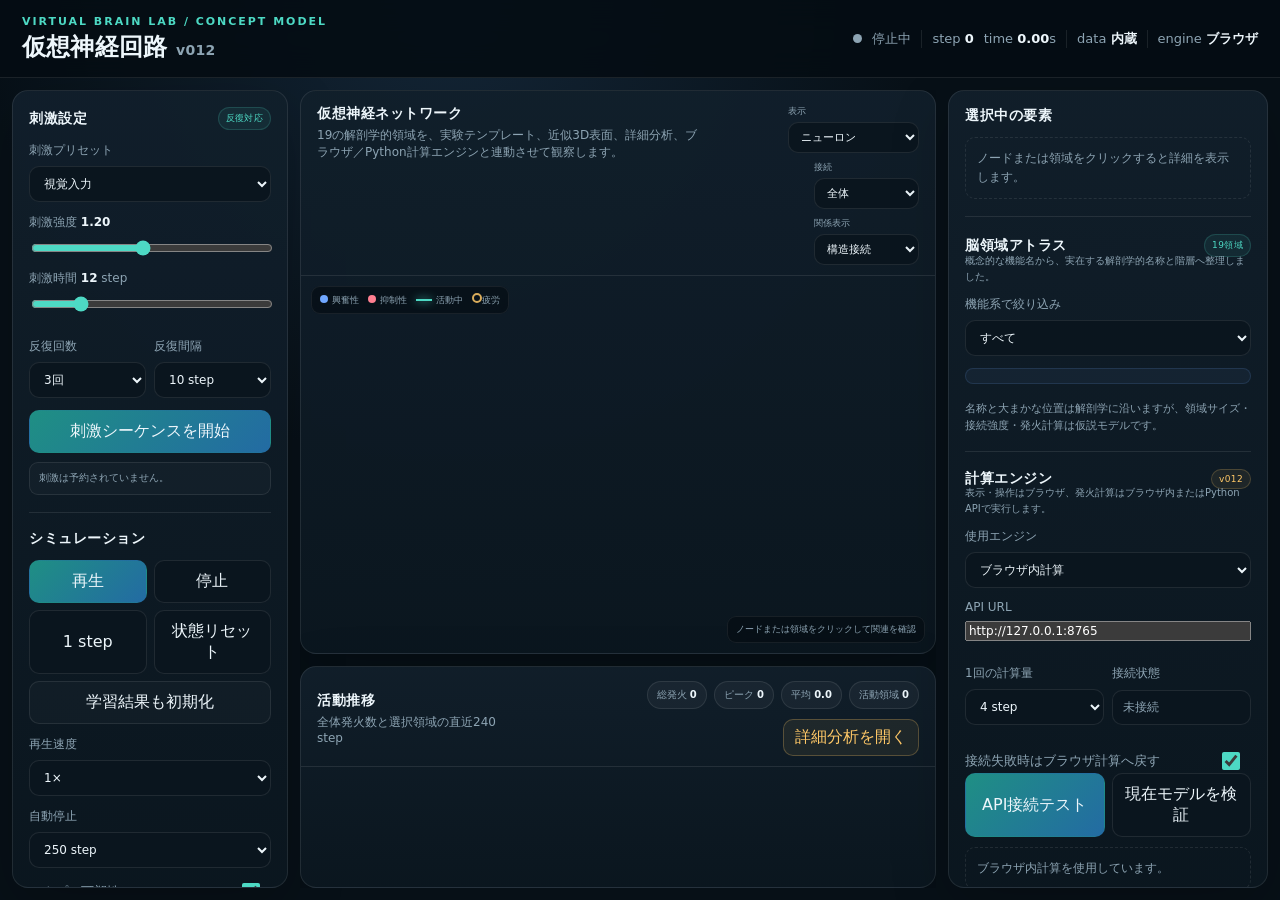
==== public/index.html @ adafcd86 "Add files via upload" ====
<!doctype html>
<html lang="ja">
<head>
  <meta charset="utf-8" />
  <meta name="viewport" content="width=device-width,initial-scale=1" />
  <meta name="color-scheme" content="dark" />
  <title>仮想神経回路 v012</title>
  <link rel="stylesheet" href="./styles.css" />
</head>
<body>
  <div class="app-shell">
    <header class="topbar">
      <div>
        <p class="eyebrow">VIRTUAL BRAIN LAB / CONCEPT MODEL</p>
        <h1>仮想神経回路 <span>v012</span></h1>
      </div>
      <div class="status-row" aria-live="polite">
        <span class="status-dot" id="runStatusDot"></span>
        <span id="runStatusText">停止中</span>
        <span class="divider"></span>
        <span>step <strong id="stepCount">0</strong></span>
        <span>time <strong id="simTime">0.00</strong>s</span>
        <span class="divider"></span>
        <span>data <strong id="dataSourceBadge">内蔵</strong></span>
        <span class="divider"></span>
        <span>engine <strong id="engineBadge">ブラウザ</strong></span>
      </div>
    </header>

    <main class="workspace">
      <aside class="panel controls-panel">
        <section>
          <div class="section-title-row">
            <h2>刺激設定</h2>
            <span class="mini-badge">反復対応</span>
          </div>

          <label class="field">
            <span>刺激プリセット</span>
            <select id="stimulusPreset">
              <option value="visual">視覚入力</option>
              <option value="auditory">聴覚入力</option>
              <option value="somatic">体性感覚入力</option>
              <option value="memory">記憶想起</option>
              <option value="emotion">情動入力</option>
              <option value="mixed">視聴覚の複合入力</option>
            </select>
          </label>

          <label class="field">
            <span>刺激強度 <strong id="stimulusStrengthValue">1.20</strong></span>
            <input id="stimulusStrength" type="range" min="0.10" max="2.50" step="0.05" value="1.20" />
          </label>

          <label class="field">
            <span>刺激時間 <strong id="stimulusDurationValue">12</strong> step</span>
            <input id="stimulusDuration" type="range" min="1" max="60" step="1" value="12" />
          </label>

          <div class="two-fields">
            <label class="field">
              <span>反復回数</span>
              <select id="stimulusRepeats">
                <option value="1">1回</option>
                <option value="2">2回</option>
                <option value="3" selected>3回</option>
                <option value="5">5回</option>
                <option value="8">8回</option>
              </select>
            </label>
            <label class="field">
              <span>反復間隔</span>
              <select id="stimulusInterval">
                <option value="5">5 step</option>
                <option value="10" selected>10 step</option>
                <option value="20">20 step</option>
                <option value="40">40 step</option>
              </select>
            </label>
          </div>

          <button class="primary full" id="stimulateBtn">刺激シーケンスを開始</button>
          <div class="sequence-status" id="sequenceStatus">刺激は予約されていません。</div>
        </section>

        <section>
          <h2>シミュレーション</h2>
          <div class="button-grid">
            <button class="primary" id="playBtn">再生</button>
            <button id="pauseBtn">停止</button>
            <button id="stepBtn">1 step</button>
            <button id="resetBtn">状態リセット</button>
          </div>
          <button class="full sub-action" id="resetLearningBtn">学習結果も初期化</button>

          <label class="field">
            <span>再生速度</span>
            <select id="speedSelect">
              <option value="0.5">0.5×</option>
              <option value="1" selected>1×</option>
              <option value="2">2×</option>
              <option value="4">4×</option>
              <option value="8">8×</option>
            </select>
          </label>

          <label class="field">
            <span>自動停止</span>
            <select id="autoStopSelect">
              <option value="0">使用しない</option>
              <option value="100">100 step</option>
              <option value="250" selected>250 step</option>
              <option value="500">500 step</option>
              <option value="1000">1,000 step</option>
            </select>
          </label>

          <label class="switch-row">
            <span>シナプス可塑性</span>
            <input id="plasticityToggle" type="checkbox" checked />
          </label>
          <label class="switch-row">
            <span>ランダムノイズ</span>
            <input id="noiseToggle" type="checkbox" checked />
          </label>
        </section>

        <section>
          <div class="section-title-row">
            <h2>モデル設定</h2>
            <span class="mini-badge muted">再現可能</span>
          </div>
          <label class="field">
            <span>モデルプリセット</span>
            <select id="modelPreset">
              <option value="standard" selected>標準バランス</option>
              <option value="learning">学習しやすい</option>
              <option value="inhibition">抑制が強い</option>
              <option value="hyper">過活動</option>
              <option value="fatigue">疲労しやすい</option>
              <option value="recovery">回復しやすい</option>
            </select>
          </label>
          <div id="modelPresetDescription" class="model-preset-description"></div>

          <div class="two-fields">
            <label class="field">
              <span>構造seed</span>
              <input id="seedInput" type="number" min="1" max="999999" value="2002" />
            </label>
            <label class="field">
              <span>試行seed</span>
              <input id="trialSeedInput" type="number" min="1" max="999999" value="42" />
            </label>
          </div>

          <label class="field">
            <span>発火しやすさ <strong id="thresholdScaleValue">1.00</strong></span>
            <input id="thresholdScale" type="range" min="0.75" max="1.25" step="0.01" value="1.00" />
          </label>

          <label class="field">
            <span>個体差 <strong id="heterogeneityValue">0.60</strong></span>
            <input id="heterogeneity" type="range" min="0" max="1" step="0.05" value="0.60" />
          </label>

          <label class="field">
            <span>疲労の影響 <strong id="fatigueStrengthValue">0.45</strong></span>
            <input id="fatigueStrength" type="range" min="0" max="1" step="0.05" value="0.45" />
          </label>

          <label class="field">
            <span>抑制性出力 <strong id="inhibitoryGainValue">1.00</strong></span>
            <input id="inhibitoryGain" type="range" min="0.50" max="1.60" step="0.05" value="1.00" />
          </label>

          <label class="field">
            <span>接続密度 <strong id="connectionDensityValue">5</strong>本/ニューロン</span>
            <input id="connectionDensity" type="range" min="3" max="9" step="1" value="5" />
          </label>

          <label class="switch-row">
            <span>短期シナプス可塑性</span>
            <input id="shortTermPlasticityToggle" type="checkbox" checked />
          </label>
          <label class="switch-row">
            <span>恒常性調整</span>
            <input id="homeostasisToggle" type="checkbox" checked />
          </label>

          <button class="full primary" id="applyPresetBtn">プリセットを適用して再生成</button>
          <button class="full" id="regenerateBtn">現在設定でネットワーク再生成</button>
          <div id="modelMonitor" class="model-monitor"></div>
          <p class="hint">構造seed、個体差、接続密度、プリセットが同じなら同一構造を再生成します。試行seedはノイズと初期電位を再現します。</p>
        </section>

        <section class="template-section">
          <div class="section-title-row">
            <h2>実験テンプレート</h2>
            <span class="mini-badge warn">7種類</span>
          </div>
          <p class="section-copy">目的に応じたモデル条件と段階プロトコルを読み込み、そのままガイド実行できます。</p>
          <label class="field">
            <span>テンプレート</span>
            <select id="templateSelect">
              <option value="repeated-learning">反復学習</option>
              <option value="forgetting">忘却・保持</option>
              <option value="multisensory">複合刺激</option>
              <option value="attention">注意の競合</option>
              <option value="region-block">領域遮断</option>
              <option value="low-inhibition">抑制低下</option>
              <option value="learning-before-after">学習前後比較</option>
            </select>
          </label>
          <div id="templateDetail" class="template-detail"></div>
          <div class="two-fields">
            <label class="field" id="templateTargetField">
              <span>対象領域</span>
              <select id="templateTargetRegion"></select>
            </label>
            <label class="field">
              <span>検証強度</span>
              <select id="templateIntensity">
                <option value="gentle">弱め</option>
                <option value="standard" selected>標準</option>
                <option value="strong">強め</option>
              </select>
            </label>
          </div>
          <label class="switch-row">
            <span>節目と最終結果を自動保存</span>
            <input id="templateAutoSave" type="checkbox" checked />
          </label>
          <div class="button-grid">
            <button id="applyTemplateBtn">条件を適用</button>
            <button class="primary" id="runTemplateBtn">ガイド実行</button>
          </div>
          <div id="templateTimeline" class="template-timeline"></div>
          <div id="templateStatus" class="template-status empty-state">テンプレートを選択してください。</div>
        </section>

        <section>
          <div class="section-title-row">
            <h2>実験シナリオ</h2>
            <span class="mini-badge">再実行</span>
          </div>
          <p class="section-copy">現在の刺激・モデル・介入条件を一式で保存し、同じ条件から再実行します。</p>
          <label class="field">
            <span>シナリオ名</span>
            <input id="scenarioName" type="text" maxlength="50" placeholder="例：視覚刺激＋海馬抑制" />
          </label>
          <div class="two-fields">
            <label class="field">
              <span>実行step</span>
              <select id="scenarioRunSteps">
                <option value="100">100</option>
                <option value="250" selected>250</option>
                <option value="500">500</option>
                <option value="1000">1,000</option>
              </select>
            </label>
            <label class="field">
              <span>初期化</span>
              <select id="scenarioResetMode">
                <option value="state">状態のみ</option>
                <option value="learning" selected>学習も初期化</option>
              </select>
            </label>
          </div>
          <label class="switch-row">
            <span>完了時に結果を自動保存</span>
            <input id="scenarioAutoSave" type="checkbox" checked />
          </label>
          <button class="full" id="saveScenarioBtn">現在条件をシナリオ保存</button>
          <label class="field">
            <span>保存済みシナリオ</span>
            <select id="scenarioSelect"><option value="">選択してください</option></select>
          </label>
          <div class="button-grid">
            <button id="loadScenarioBtn">条件を読込</button>
            <button class="primary" id="runScenarioBtn">再現実行</button>
          </div>
          <button class="full sub-action" id="deleteScenarioBtn">選択シナリオを削除</button>
          <div id="scenarioStatus" class="scenario-status empty-state">保存済みシナリオはありません。</div>
        </section>
      </aside>

      <section class="center-column">
        <article class="panel network-panel">
          <div class="panel-heading">
            <div>
              <h2>仮想神経ネットワーク</h2>
              <p>19の解剖学的領域を、実験テンプレート、近似3D表面、詳細分析、ブラウザ／Python計算エンジンと連動させて観察します。</p>
            </div>
            <div class="view-tools">
              <label>
                <span>表示</span>
                <select id="viewMode">
                  <option value="neurons">ニューロン</option>
                  <option value="regions">脳領域（2D）</option>
                  <option value="brain3d">脳全体（解剖3D）</option>
                </select>
              </label>
              <label>
                <span>接続</span>
                <select id="connectionFilter">
                  <option value="all">全体</option>
                  <option value="active">活動中のみ</option>
                  <option value="selected">選択関連のみ</option>
                </select>
              </label>
              <label>
                <span>関係表示</span>
                <select id="relationDisplay">
                  <option value="structure">構造接続</option>
                  <option value="activity">最近の活動</option>
                  <option value="functional">機能的関連</option>
                  <option value="learning">学習変化</option>
                  <option value="trace">解析経路のみ</option>
                </select>
              </label>
            </div>
          </div>

          <div class="brain3d-controls hidden" id="brain3dControls">
              <div class="brain3d-row">
                <label><span>半球</span><select id="hemisphereSelect"><option value="both">左右</option><option value="left">左のみ</option><option value="right">右のみ</option></select></label>
                <label><span>表面</span><select id="surfaceStyleSelect"><option value="solid">半透明面</option><option value="dots">点群</option><option value="wire">輪郭線</option></select></label>
                <label class="compact-check"><input id="shellToggle" type="checkbox" checked />外形</label>
                <label class="compact-check"><input id="labelsToggle" type="checkbox" checked />名称</label>
                <label class="compact-check"><input id="deepToggle" type="checkbox" checked />皮質下</label>
              </div>
              <div class="brain3d-row slice-row">
                <label><span>切開</span><select id="sliceAxisSelect"><option value="none">なし</option><option value="sagittal">矢状面</option><option value="coronal">冠状面</option><option value="axial">水平面</option></select></label>
                <input id="slicePosition" type="range" min="-0.9" max="0.9" step="0.02" value="0" disabled aria-label="切開位置" />
                <span id="slicePositionLabel">0.00</span>
                <label class="compact-check"><input id="isolateSelectedToggle" type="checkbox" />選択領域のみ</label>
              </div>
              <div class="brain3d-row view-preset-row" id="viewPresetButtons">
                <span>視点</span>
                <button type="button" data-view-preset="front">正面</button>
                <button type="button" data-view-preset="side">側面</button>
                <button type="button" data-view-preset="top">上面</button>
                <button type="button" data-view-preset="back">後面</button>
                <button type="button" data-view-preset="perspective" class="active">立体</button>
                <label class="compact-check"><input id="autoRotateToggle" type="checkbox" />自動回転</label>
                <button id="reset3DViewBtn" type="button">リセット</button>
              </div>
              <div class="brain3d-row history-row">
                <button id="liveViewBtn" type="button" class="live active">LIVE</button>
                <input id="historyStepSlider" type="range" min="0" max="0" step="1" value="0" aria-label="3D活動履歴" />
                <span id="historyStepLabel">現在</span>
              </div>
              <p>ドラッグ：回転　ホイール：拡大縮小　切開：内部表示　領域クリック：詳細</p>
            </div>
          <div class="canvas-stage" id="networkStage">
            <canvas id="networkCanvas" aria-label="仮想神経ネットワーク"></canvas>
            <div class="region-labels" id="regionLabels"></div>
            <div class="canvas-overlay top-left" id="networkLegend">
              <span><i class="legend-dot excitatory"></i>興奮性</span>
              <span><i class="legend-dot inhibitory"></i>抑制性</span>
              <span><i class="legend-line active"></i>活動中</span>
              <span><i class="legend-ring fatigue"></i>疲労</span>
            </div>
            <div class="comparison-overlay hidden" id="comparisonBadge"></div>
            <div class="canvas-overlay bottom-right" id="focusHint">ノードまたは領域をクリックして関連を確認</div>
          </div>
        </article>

        <article class="panel chart-panel">
          <div class="panel-heading compact">
            <div>
              <h2>活動推移</h2>
              <p id="chartCaption">全体発火数と選択領域の直近240 step</p>
            </div>
            <div class="chart-heading-actions">
              <div class="metric-pills">
                <span>総発火 <strong id="totalSpikes">0</strong></span>
                <span>ピーク <strong id="peakSpikes">0</strong></span>
                <span>平均 <strong id="avgSpikes">0.0</strong></span>
                <span>活動領域 <strong id="activeRegions">0</strong></span>
              </div>
              <button class="analysis-launch" id="openAnalysisBtn" type="button">詳細分析を開く</button>
            </div>
          </div>
          <div class="chart-stage" id="chartStage">
            <canvas id="activityChart" aria-label="活動推移グラフ"></canvas>
          </div>
        </article>
      </section>

      <aside class="panel info-panel">
        <section>
          <h2>選択中の要素</h2>
          <div id="selectionEmpty" class="empty-state">ノードまたは領域をクリックすると詳細を表示します。</div>
          <div id="selectionDetails" class="selection-details hidden">
            <div class="selection-title">
              <span class="node-badge" id="selectedNodeBadge"></span>
              <div>
                <strong id="selectedNodeName"></strong>
                <small id="selectedNodeType"></small>
              </div>
            </div>
            <dl id="selectionData"></dl>
          </div>
        </section>

        <section>
          <div class="section-title-row">
            <h2>脳領域アトラス</h2>
            <span class="mini-badge">19領域</span>
          </div>
          <p class="section-copy">概念的な機能名から、実在する解剖学的名称と階層へ整理しました。</p>
          <label class="field">
            <span>機能系で絞り込み</span>
            <select id="atlasSystemFilter">
              <option value="all">すべて</option>
              <option value="感覚系">感覚系</option>
              <option value="連合系">連合系</option>
              <option value="中継系">中継系</option>
              <option value="内受容系">内受容系</option>
              <option value="記憶系">記憶系</option>
              <option value="情動系">情動系</option>
              <option value="顕著性系">顕著性系</option>
              <option value="実行制御系">実行制御系</option>
              <option value="価値判断系">価値判断系</option>
              <option value="行動選択系">行動選択系</option>
              <option value="運動系">運動系</option>
              <option value="運動調整系">運動調整系</option>
              <option value="恒常性系">恒常性系</option>
              <option value="生命維持系">生命維持系</option>
            </select>
          </label>
          <div id="atlasSummary" class="atlas-summary"></div>
          <div id="atlasHierarchy" class="atlas-hierarchy"></div>
          <p class="hint">名称と大まかな位置は解剖学に沿いますが、領域サイズ・接続強度・発火計算は仮説モデルです。</p>
        </section>

        <section class="engine-section">
          <div class="section-title-row">
            <h2>計算エンジン</h2>
            <span class="mini-badge warn">v012</span>
          </div>
          <p class="section-copy">表示・操作はブラウザ、発火計算はブラウザ内またはPython APIで実行します。</p>
          <label class="field">
            <span>使用エンジン</span>
            <select id="engineMode">
              <option value="local">ブラウザ内計算</option>
              <option value="remote">Python API計算</option>
            </select>
          </label>
          <label class="field">
            <span>API URL</span>
            <input id="apiUrl" type="url" value="http://127.0.0.1:8765" spellcheck="false" />
          </label>
          <div class="two-fields">
            <label class="field">
              <span>1回の計算量</span>
              <select id="remoteChunkSize">
                <option value="1">1 step</option>
                <option value="4" selected>4 step</option>
                <option value="8">8 step</option>
                <option value="16">16 step</option>
              </select>
            </label>
            <label class="field">
              <span>接続状態</span>
              <input id="engineLatency" type="text" value="未接続" readonly />
            </label>
          </div>
          <label class="switch-row">
            <span>接続失敗時はブラウザ計算へ戻す</span>
            <input id="engineFallbackToggle" type="checkbox" checked />
          </label>
          <div class="button-grid">
            <button class="primary" id="testApiBtn">API接続テスト</button>
            <button id="validateApiBtn">現在モデルを検証</button>
          </div>
          <div id="engineStatus" class="engine-status empty-state">ブラウザ内計算を使用しています。</div>
          <p class="hint">Python利用時は、先に <code>backend/start_server.bat</code> または <code>start_server.sh</code> を実行してください。テンプレート実行中は段階切替を正確にするため1stepずつ送信します。</p>
        </section>

        <section>
          <div class="section-title-row">
            <h2>外部データ接続</h2>
            <span class="mini-badge">v012</span>
          </div>
          <p class="section-copy">領域情報・3D座標・接続データをローカルのJSON／CSVから読み込み、内蔵モデルと切り替えます。</p>
          <label class="field">
            <span>使用データ</span>
            <select id="dataSourceMode">
              <option value="builtin">内蔵19領域モデル</option>
              <option value="external">読み込みデータ</option>
            </select>
          </label>
          <div class="two-fields">
            <label class="field">
              <span>CSV種別</span>
              <select id="externalDataType">
                <option value="auto">自動判定</option>
                <option value="regions">領域・座標</option>
                <option value="connections">接続エッジ</option>
              </select>
            </label>
            <label class="field">
              <span>反映方法</span>
              <select id="externalApplyMode">
                <option value="merge">内蔵データへ統合</option>
                <option value="replace-connections">接続のみ置換</option>
              </select>
            </label>
          </div>
          <label class="field">
            <span>出典・データセット名</span>
            <input id="externalSourceName" type="text" maxlength="80" placeholder="例：公開アトラス検証データ" />
          </label>
          <div class="two-fields">
            <label class="field">
              <span>バージョン</span>
              <input id="externalSourceVersion" type="text" maxlength="30" placeholder="例：2026-01" />
            </label>
            <label class="field">
              <span>座標空間</span>
              <input id="externalCoordinateSpace" type="text" maxlength="30" placeholder="例：normalized" />
            </label>
          </div>
          <div class="button-grid">
            <button class="primary" id="importDatasetBtn">データを読み込む</button>
            <button id="exportDatasetBtn">現在データを書き出す</button>
          </div>
          <div class="button-grid">
            <button id="downloadDatasetTemplateBtn">ひな型JSON</button>
            <button id="resetDatasetBtn">内蔵データへ戻す</button>
          </div>
          <input id="externalDataInput" type="file" accept="application/json,text/csv,.json,.csv" hidden />
          <div id="externalDataStatus" class="dataset-status empty-state">内蔵19領域モデルを使用しています。</div>
          <p class="hint">v012では、既存19領域のIDに一致するデータを安全に統合し、Python計算時にも同じ領域・接続情報を送信します。未知の領域IDは無視し、結果を読み込み履歴に表示します。</p>
        </section>

        <section>
          <div class="section-title-row">
            <h2>関連・経路解析</h2>
            <span class="mini-badge">v012</span>
          </div>
          <p class="section-copy">選択領域を起点に、入力元・出力先と到達経路を段階表示します。</p>
          <div class="two-fields">
            <label class="field">
              <span>解析方向</span>
              <select id="pathDirection">
                <option value="out">出力先へ</option>
                <option value="in">入力元へ</option>
                <option value="both">双方向</option>
              </select>
            </label>
            <label class="field">
              <span>深さ</span>
              <select id="pathDepth">
                <option value="1">1段階</option>
                <option value="2" selected>2段階</option>
                <option value="3">3段階</option>
                <option value="4">4段階</option>
              </select>
            </label>
          </div>
          <label class="field">
            <span>評価基準</span>
            <select id="pathMetric">
              <option value="structure">構造的接続</option>
              <option value="activity">最近の活動伝達</option>
              <option value="functional">機能的関連（同期）</option>
              <option value="learning">学習による結合変化</option>
            </select>
          </label>
          <label class="field">
            <span>最低関連度 <strong id="pathThresholdValue">0.20</strong></span>
            <input id="pathThreshold" type="range" min="0.05" max="0.85" step="0.05" value="0.20" />
          </label>
          <div class="button-grid">
            <button class="primary" id="analyzePathBtn">選択領域から解析</button>
            <button id="clearPathBtn">解析を解除</button>
          </div>
          <div id="pathAnalysisResult" class="path-analysis-result empty-state">領域を選択して解析してください。</div>
          <h3 class="subheading">今回の伝播到達順</h3>
          <div id="propagationTimeline" class="propagation-timeline"><div class="empty-state">刺激実行後に到達順を表示します。</div></div>
        </section>

        <section>
          <h2>仮想介入</h2>
          <p class="section-copy">選択領域の活動を強める・抑える・遮断し、結果の変化を比較します。</p>
          <label class="field">
            <span>介入方法</span>
            <select id="interventionType">
              <option value="suppress">活動を抑制</option>
              <option value="boost">活動を促進</option>
              <option value="block">完全遮断</option>
            </select>
          </label>
          <label class="field">
            <span>介入強度 <strong id="interventionStrengthValue">0.60</strong></span>
            <input id="interventionStrength" type="range" min="0.10" max="1.00" step="0.05" value="0.60" />
          </label>
          <div class="button-grid">
            <button class="primary" id="applyInterventionBtn">選択領域へ適用</button>
            <button id="clearInterventionsBtn">全介入を解除</button>
          </div>
          <div id="interventionStatus" class="intervention-status empty-state">介入はありません。</div>
        </section>

        <section>
          <h2>領域別活動</h2>
          <div id="regionActivity" class="region-activity"></div>
        </section>

        <section>
          <h2>反応イベント</h2>
          <div id="eventLog" class="event-log"></div>
        </section>

        <section>
          <h2>実験記録</h2>
          <label class="field">
            <span>実験名</span>
            <input id="experimentName" type="text" maxlength="50" placeholder="例：視覚刺激 3回反復" />
          </label>
          <label class="field">
            <span>仮説・メモ</span>
            <textarea id="experimentNote" maxlength="300" placeholder="例：反復によって視覚→統合→記憶の結合が強くなるか"></textarea>
          </label>
          <button class="primary full" id="saveExperimentBtn">現在結果を保存</button>
          <div class="saved-list" id="savedExperiments"></div>
        </section>

        <section>
          <h2>結果比較</h2>
          <div class="compare-grid">
            <select id="compareA"><option value="">比較A</option></select>
            <select id="compareB"><option value="">比較B</option></select>
          </div>
          <div id="compareResult" class="compare-result empty-state">保存した実験を2件選択してください。</div>
          <div class="button-grid compare-actions">
            <button class="primary" id="showComparisonBtn">差分を画面表示</button>
            <button id="clearComparisonBtn">差分表示を解除</button>
          </div>
          <button class="full sub-action" id="exportReportBtn">比較レポート（HTML）を書き出す</button>
          <div class="file-actions">
            <button class="full" id="exportBtn">JSONを書き出す</button>
            <button class="full" id="importBtn">JSONを読み込む</button>
            <input id="importInput" type="file" accept="application/json,.json" hidden />
          </div>
        </section>
      </aside>
    </main>
  </div>


  <div class="analysis-modal hidden" id="analysisModal" role="dialog" aria-modal="true" aria-labelledby="analysisTitle">
    <div class="analysis-dialog">
      <header class="analysis-header">
        <div>
          <p class="eyebrow">V011 / RESULT INTERPRETATION</p>
          <h2 id="analysisTitle">実験結果の詳細分析</h2>
          <p>発火時系列、到達時間、領域相関、興奮・抑制内訳、経路通過数、結合変化を同じ時間軸で確認します。</p>
        </div>
        <div class="analysis-header-actions">
          <button id="refreshAnalysisBtn" type="button">再集計</button>
          <button id="exportAnalysisBtn" type="button">分析レポート</button>
          <button class="analysis-close" id="closeAnalysisBtn" type="button" aria-label="分析画面を閉じる">×</button>
        </div>
      </header>

      <div class="analysis-toolbar">
        <label>
          <span>分析範囲</span>
          <select id="analysisRange">
            <option value="60">直近60 step</option>
            <option value="120">直近120 step</option>
            <option value="240" selected>直近240 step</option>
            <option value="600">直近600 step</option>
            <option value="1200">最大1,200 step</option>
          </select>
        </label>
        <label>
          <span>主領域</span>
          <select id="analysisPrimaryRegion"></select>
        </label>
        <label>
          <span>比較領域</span>
          <select id="analysisSecondaryRegion"></select>
        </label>
        <label>
          <span>結合経路</span>
          <select id="analysisRouteSelect"></select>
        </label>
      </div>

      <section class="analysis-cursor-card">
        <div class="analysis-cursor-heading">
          <div>
            <strong>時間点の確認</strong>
            <small id="analysisCursorSummary">記録がありません。</small>
          </div>
          <div>
            <button id="analysisLiveBtn" type="button">最新へ</button>
            <button id="analysisTo3DBtn" type="button">この時点を3D表示</button>
          </div>
        </div>
        <input id="analysisCursor" type="range" min="0" max="0" step="1" value="0" aria-label="分析時間点" />
        <div class="analysis-cursor-scale"><span>過去</span><strong id="analysisCursorLabel">step 0</strong><span>最新</span></div>
      </section>

      <div class="analysis-metrics">
        <article><span>範囲内発火</span><strong id="analysisMetricSpikes">0</strong><small id="analysisMetricSpikesSub">平均 0.0/step</small></article>
        <article><span>最大活動領域</span><strong id="analysisMetricRegion">—</strong><small id="analysisMetricRegionSub">0 spike</small></article>
        <article><span>興奮／抑制</span><strong id="analysisMetricEI">—</strong><small id="analysisMetricEISub">発火内訳</small></article>
        <article><span>最強経路</span><strong id="analysisMetricRoute">—</strong><small id="analysisMetricRouteSub">通過 0</small></article>
        <article><span>最大相関</span><strong id="analysisMetricCorrelation">—</strong><small id="analysisMetricCorrelationSub">r = 0.00</small></article>
        <article><span>最大結合変化</span><strong id="analysisMetricSynapse">—</strong><small id="analysisMetricSynapseSub">Δ 0.0000</small></article>
      </div>

      <section class="analysis-card analysis-interpretation">
        <div class="analysis-card-heading"><h3>今回の結果の読み取り</h3><span>自動要約</span></div>
        <div id="analysisInterpretation" class="analysis-copy">刺激またはシナリオを実行すると、観察結果をここに整理します。</div>
      </section>

      <div class="analysis-grid wide-left">
        <section class="analysis-card">
          <div class="analysis-card-heading"><h3>発火時系列</h3><span>全体＋選択領域</span></div>
          <div class="analysis-canvas-stage timeline"><canvas id="analysisTimelineCanvas"></canvas></div>
        </section>
        <section class="analysis-card">
          <div class="analysis-card-heading"><h3>刺激後の到達時間</h3><span>初回反応</span></div>
          <div id="analysisArrivalTable" class="analysis-table-wrap"></div>
        </section>
      </div>

      <div class="analysis-grid equal">
        <section class="analysis-card">
          <div class="analysis-card-heading"><h3>領域間の活動相関</h3><span>Pearson r</span></div>
          <div class="analysis-canvas-stage matrix"><canvas id="analysisCorrelationCanvas"></canvas></div>
          <p class="analysis-note">同時に増減する傾向を示します。直接接続や因果関係を意味するものではありません。</p>
        </section>
        <section class="analysis-card">
          <div class="analysis-card-heading"><h3>興奮性・抑制性の内訳</h3><span>領域別発火</span></div>
          <div id="analysisEITable" class="analysis-table-wrap tall"></div>
        </section>
      </div>

      <div class="analysis-grid equal">
        <section class="analysis-card">
          <div class="analysis-card-heading"><h3>信号経路の通過数</h3><span>実験開始後の累計</span></div>
          <div id="analysisRouteTable" class="analysis-table-wrap tall"></div>
        </section>
        <section class="analysis-card">
          <div class="analysis-card-heading"><h3>結合強度の変化</h3><span>選択経路の履歴</span></div>
          <div class="analysis-canvas-stage compact"><canvas id="analysisSynapseCanvas"></canvas></div>
          <div id="analysisSynapseTable" class="analysis-table-wrap compact-table"></div>
        </section>
      </div>

      <section class="analysis-card">
        <div class="analysis-card-heading">
          <h3>複数実験の重ね合わせ</h3>
          <div class="analysis-overlay-selects">
            <select id="analysisExperimentA"><option value="">比較実験A：なし</option></select>
            <select id="analysisExperimentB"><option value="">比較実験B：なし</option></select>
          </div>
        </div>
        <div class="analysis-canvas-stage overlay"><canvas id="analysisOverlayCanvas"></canvas></div>
        <p class="analysis-note">現在の実行履歴と保存済み実験の発火推移を、長さをそろえて重ねています。</p>
      </section>

      <section class="analysis-disclaimer">
        本画面の相関、到達時間、経路通過数、結合変化はv012概念モデル内部の計算結果です。人間の脳活動における因果関係、診断、治療効果を示すものではありません。
      </section>
    </div>
  </div>

  <script src="./app.js"></script>
</body>
</html>
---- public/styles.css ----
:root {
  color-scheme: dark;
  --bg: #071017;
  --panel: #0e1a24;
  --panel-2: #111f2b;
  --line: rgba(255,255,255,.09);
  --line-strong: rgba(255,255,255,.16);
  --text: #edf6fb;
  --muted: #8da4b3;
  --accent: #4dd9c4;
  --accent-2: #70a7ff;
  --danger: #ff7f91;
  --warn: #ffc867;
  --radius: 16px;
  --topbar-height: 78px;
}

* { box-sizing: border-box; }
html, body { margin: 0; width: 100%; min-height: 100%; background: radial-gradient(circle at 35% 0%, #132536 0%, var(--bg) 38%); color: var(--text); font-family: Inter, "Noto Sans JP", system-ui, -apple-system, BlinkMacSystemFont, "Segoe UI", sans-serif; }
body { overflow: hidden; }
button, input, select, textarea { font: inherit; }
button, select, input[type="number"], input[type="text"], textarea { border: 1px solid var(--line); color: var(--text); background: #0a151e; border-radius: 10px; }
button { padding: 10px 12px; cursor: pointer; transition: border-color .18s ease, transform .18s ease, background .18s ease; }
button:hover { border-color: rgba(77,217,196,.45); transform: translateY(-1px); }
button:active { transform: translateY(0); }
button.primary { background: linear-gradient(135deg, #1f8f84, #236ba3); border-color: transparent; }
button.full { width: 100%; }
button.sub-action { margin-top: 7px; background: rgba(255,255,255,.025); }
select, input[type="number"], input[type="text"], textarea { width: 100%; padding: 9px 10px; }
textarea { min-height: 74px; resize: vertical; line-height: 1.5; }
input[type="range"] { width: 100%; accent-color: var(--accent); }

.app-shell { width: 100%; height: 100vh; min-height: 0; }
.topbar { height: var(--topbar-height); min-height: var(--topbar-height); padding: 16px 22px; display: flex; align-items: center; justify-content: space-between; border-bottom: 1px solid var(--line); background: rgba(5,13,19,.9); backdrop-filter: blur(16px); position: relative; z-index: 20; }
.eyebrow { margin: 0 0 3px; color: var(--accent); font-size: 11px; letter-spacing: .18em; font-weight: 800; }
h1 { margin: 0; font-size: 24px; letter-spacing: .01em; }
h1 span { color: var(--muted); font-size: 14px; }
h2 { margin: 0 0 12px; font-size: 14px; letter-spacing: .04em; }
p { color: var(--muted); }
.status-row { display: flex; align-items: center; gap: 10px; color: var(--muted); font-size: 13px; }
.status-row strong { color: var(--text); }
.status-dot { width: 9px; height: 9px; border-radius: 50%; background: var(--muted); box-shadow: 0 0 12px transparent; }
.status-dot.running { background: var(--accent); box-shadow: 0 0 14px var(--accent); }
.divider { width: 1px; height: 18px; background: var(--line); }

.workspace { height: calc(100vh - var(--topbar-height)); min-height: 0; display: grid; grid-template-columns: 276px minmax(480px, 1fr) 320px; gap: 12px; padding: 12px; overflow: hidden; }
.panel { min-width: 0; min-height: 0; background: linear-gradient(180deg, rgba(17,31,43,.96), rgba(11,23,32,.96)); border: 1px solid var(--line); border-radius: var(--radius); box-shadow: 0 18px 60px rgba(0,0,0,.2); }
.controls-panel, .info-panel { padding: 16px; height: 100%; overflow-y: auto; overscroll-behavior: contain; scrollbar-width: thin; scrollbar-color: rgba(255,255,255,.18) transparent; }
.controls-panel section, .info-panel section { padding-bottom: 17px; margin-bottom: 17px; border-bottom: 1px solid var(--line); }
.controls-panel section:last-child, .info-panel section:last-child { border-bottom: 0; margin-bottom: 0; }
.center-column { min-width: 0; min-height: 0; height: 100%; display: grid; grid-template-rows: minmax(0, 1fr) 222px; gap: 12px; overflow: hidden; }
.network-panel, .chart-panel { min-width: 0; min-height: 0; overflow: hidden; display: flex; flex-direction: column; }
.panel-heading { flex: 0 0 auto; display: flex; justify-content: space-between; align-items: flex-start; gap: 12px; padding: 14px 16px 10px; border-bottom: 1px solid var(--line); }
.panel-heading.compact { align-items: center; }
.panel-heading h2 { margin-bottom: 4px; }
.panel-heading p { margin: 0; font-size: 12px; }

.section-title-row { display: flex; justify-content: space-between; gap: 8px; align-items: center; }
.section-title-row h2 { margin-bottom: 0; }
.mini-badge { font-size: 9px; letter-spacing: .04em; padding: 4px 7px; color: var(--accent); background: rgba(77,217,196,.08); border: 1px solid rgba(77,217,196,.18); border-radius: 999px; }
.mini-badge.muted { color: var(--muted); background: rgba(255,255,255,.03); border-color: var(--line); }
.field { display: grid; gap: 7px; margin: 12px 0; color: var(--muted); font-size: 12px; }
.field strong { color: var(--text); }
.two-fields { display: grid; grid-template-columns: 1fr 1fr; gap: 8px; }
.switch-row { display: flex; align-items: center; justify-content: space-between; margin-top: 12px; color: var(--muted); font-size: 13px; }
.switch-row input { width: 34px; height: 18px; accent-color: var(--accent); }
.button-grid { display: grid; grid-template-columns: 1fr 1fr; gap: 7px; }
.hint { margin: 8px 0 0; font-size: 11px; line-height: 1.55; }
.sequence-status { margin-top: 9px; padding: 8px 9px; border-radius: 9px; background: rgba(255,255,255,.025); border: 1px solid var(--line); color: var(--muted); font-size: 10px; line-height: 1.45; }
.sequence-status.active { color: var(--accent); border-color: rgba(77,217,196,.22); background: rgba(77,217,196,.05); }

.view-tools { display: flex; gap: 8px; align-items: flex-end; }
.view-tools label { display: grid; gap: 4px; color: var(--muted); font-size: 9px; }
.view-tools select { min-width: 116px; padding: 7px 8px; font-size: 11px; }
.canvas-stage, .chart-stage { position: relative; flex: 1 1 auto; min-width: 0; min-height: 0; overflow: hidden; contain: layout size paint; }
#networkCanvas, #activityChart { position: absolute; inset: 0; width: 100%; height: 100%; display: block; }
.region-labels { position: absolute; inset: 0; overflow: hidden; pointer-events: none; }
.region-label { position: absolute; transform: translate(-50%, -50%); color: rgba(223,241,250,.42); font-size: 10px; letter-spacing: .08em; white-space: nowrap; text-shadow: 0 1px 6px rgba(0,0,0,.8); }
.region-label.hidden-label { display: none; }
.canvas-overlay { position: absolute; z-index: 3; display: flex; gap: 9px; align-items: center; padding: 6px 8px; color: var(--muted); font-size: 9px; border: 1px solid rgba(255,255,255,.07); border-radius: 9px; background: rgba(5,13,19,.66); backdrop-filter: blur(8px); pointer-events: none; }
.canvas-overlay.top-left { top: 10px; left: 10px; }
.canvas-overlay.bottom-right { right: 10px; bottom: 10px; max-width: 260px; text-align: right; }
.legend-dot { display: inline-block; width: 8px; height: 8px; border-radius: 50%; margin-right: 4px; }
.legend-dot.excitatory { background: var(--accent-2); }
.legend-dot.inhibitory { background: var(--danger); }
.legend-line { display: inline-block; width: 16px; height: 2px; margin-right: 4px; vertical-align: middle; background: var(--muted); }
.legend-line.active { background: var(--accent); box-shadow: 0 0 8px var(--accent); }
.chart-stage { min-height: 130px; }
.metric-pills { display: flex; gap: 7px; flex-wrap: wrap; justify-content: flex-end; }
.metric-pills span { padding: 6px 9px; background: rgba(255,255,255,.04); border: 1px solid var(--line); border-radius: 999px; color: var(--muted); font-size: 10px; }
.metric-pills strong { color: var(--text); }

.empty-state { color: var(--muted); font-size: 12px; line-height: 1.6; padding: 11px; border: 1px dashed var(--line); border-radius: 10px; }
.hidden { display: none !important; }
.selection-title { display: flex; gap: 10px; align-items: center; margin-bottom: 12px; }
.node-badge { width: 34px; height: 34px; flex: 0 0 auto; border-radius: 50%; box-shadow: 0 0 18px rgba(112,167,255,.35); }
.node-badge.region { border-radius: 10px; }
.selection-title strong, .selection-title small { display: block; }
.selection-title small { color: var(--muted); margin-top: 2px; }
dl { margin: 0; display: grid; gap: 8px; }
dl div { display: flex; justify-content: space-between; gap: 10px; padding-bottom: 7px; border-bottom: 1px solid rgba(255,255,255,.05); }
dt { color: var(--muted); font-size: 11px; }
dd { margin: 0; max-width: 58%; font-size: 11px; text-align: right; word-break: break-word; }
.region-activity { display: grid; gap: 8px; }
.region-row { display: grid; grid-template-columns: 94px 1fr 28px; gap: 7px; align-items: center; font-size: 10px; color: var(--muted); cursor: pointer; }
.region-row:hover { color: var(--text); }
.region-row.selected { color: var(--accent); }
.region-bar { height: 7px; border-radius: 999px; background: rgba(255,255,255,.05); overflow: hidden; }
.region-bar span { display: block; height: 100%; border-radius: inherit; background: linear-gradient(90deg, var(--accent-2), var(--accent)); transition: width .14s linear; }
.event-log { display: grid; gap: 6px; max-height: 146px; overflow-y: auto; }
.event-item { display: grid; grid-template-columns: 45px 1fr; gap: 7px; align-items: start; color: var(--muted); font-size: 10px; line-height: 1.45; }
.event-item time { color: rgba(77,217,196,.75); font-variant-numeric: tabular-nums; }
.event-item.important { color: var(--text); }
.saved-list { display: grid; gap: 7px; margin-top: 10px; max-height: 178px; overflow-y: auto; }
.saved-item { display: grid; grid-template-columns: 1fr auto; gap: 7px; padding: 8px; border-radius: 9px; border: 1px solid var(--line); background: rgba(255,255,255,.025); }
.saved-item strong { font-size: 11px; }
.saved-item small { display: block; color: var(--muted); margin-top: 3px; font-size: 9px; line-height: 1.4; }
.saved-item button { padding: 5px 7px; font-size: 10px; color: var(--danger); }
.compare-grid { display: grid; grid-template-columns: 1fr 1fr; gap: 7px; }
.compare-result { margin: 9px 0; overflow-x: auto; }
.compare-result table { width: 100%; border-collapse: collapse; font-size: 10px; }
.compare-result th, .compare-result td { padding: 6px 4px; border-bottom: 1px solid var(--line); text-align: right; white-space: nowrap; }
.compare-result th:first-child, .compare-result td:first-child { text-align: left; color: var(--muted); }
.compare-summary { margin-top: 8px; padding: 8px; border-radius: 8px; background: rgba(77,217,196,.05); border: 1px solid rgba(77,217,196,.12); color: var(--muted); font-size: 10px; line-height: 1.55; }
.file-actions { display: grid; grid-template-columns: 1fr 1fr; gap: 7px; }

@media (max-width: 1220px) {
  body { overflow: auto; }
  .app-shell { height: auto; min-height: 100vh; }
  .topbar { position: sticky; top: 0; }
  .workspace { height: auto; min-height: calc(100vh - var(--topbar-height)); grid-template-columns: 246px minmax(440px, 1fr); overflow: visible; }
  .controls-panel { height: calc(100vh - var(--topbar-height) - 24px); position: sticky; top: calc(var(--topbar-height) + 12px); }
  .center-column { height: calc(100vh - var(--topbar-height) - 24px); grid-template-rows: minmax(0, 1fr) 220px; }
  .info-panel { grid-column: 1 / -1; height: auto; overflow: visible; display: grid; grid-template-columns: repeat(5, minmax(0,1fr)); gap: 14px; }
  .info-panel section { margin: 0; padding: 0 14px 0 0; border-bottom: 0; border-right: 1px solid var(--line); }
  .info-panel section:last-child { border-right: 0; padding-right: 0; }
}

@media (max-width: 860px) {
  :root { --topbar-height: auto; }
  body { overflow: auto; }
  .app-shell { height: auto; }
  .topbar { height: auto; min-height: 72px; position: static; align-items: flex-start; gap: 10px; }
  .status-row { flex-wrap: wrap; justify-content: flex-end; }
  .workspace { display: block; height: auto; min-height: 0; padding: 8px; }
  .controls-panel, .info-panel { height: auto; position: static; overflow: visible; margin-bottom: 8px; }
  .info-panel { display: block; }
  .info-panel section { border-right: 0; border-bottom: 1px solid var(--line); padding-right: 0; padding-bottom: 16px; margin-bottom: 16px; }
  .center-column { height: auto; display: grid; grid-template-rows: 480px 220px; margin-bottom: 8px; }
  .panel-heading { display: block; }
  .view-tools, .metric-pills { margin-top: 9px; justify-content: flex-start; }
  .canvas-overlay.bottom-right { display: none; }
}

@media (max-width: 560px) {
  .topbar { padding: 13px 14px; display: block; }
  h1 { font-size: 21px; }
  .status-row { margin-top: 10px; justify-content: flex-start; }
  .two-fields, .file-actions { grid-template-columns: 1fr; }
  .center-column { grid-template-rows: 430px 235px; }
  .view-tools { display: grid; grid-template-columns: 1fr 1fr; }
  .view-tools select { min-width: 0; }
  .canvas-overlay.top-left { flex-wrap: wrap; max-width: 190px; }
}

.brain3d-controls { position: absolute; z-index: 6; left: 10px; bottom: 10px; width: min(520px, calc(100% - 20px)); padding: 8px 9px; border: 1px solid rgba(255,255,255,.09); border-radius: 11px; background: rgba(5,13,19,.78); backdrop-filter: blur(10px); box-shadow: 0 12px 34px rgba(0,0,0,.28); }
.brain3d-row { display: flex; align-items: center; gap: 7px; min-width: 0; }
.brain3d-row + .brain3d-row { margin-top: 7px; }
.brain3d-row label { display: flex; align-items: center; gap: 5px; color: var(--muted); font-size: 9px; white-space: nowrap; }
.brain3d-row select { width: auto; min-width: 76px; padding: 5px 7px; font-size: 10px; }
.brain3d-row button { padding: 5px 8px; font-size: 10px; white-space: nowrap; }
.brain3d-row .compact-check input { width: auto; margin: 0; accent-color: var(--accent); }
.brain3d-row.history-row input[type="range"] { min-width: 80px; flex: 1 1 auto; }
.brain3d-row .live { color: var(--muted); background: rgba(255,255,255,.03); }
.brain3d-row .live.active { color: #071017; background: var(--accent); border-color: transparent; font-weight: 800; }
#historyStepLabel { min-width: 76px; color: var(--muted); font-size: 9px; text-align: right; font-variant-numeric: tabular-nums; }
.brain3d-controls p { margin: 6px 0 0; font-size: 9px; line-height: 1.35; }
.canvas-stage.mode-3d #networkCanvas { cursor: grab; touch-action: none; }
.canvas-stage.mode-3d #networkCanvas.dragging { cursor: grabbing; }
.canvas-stage.mode-3d .canvas-overlay.top-left { opacity: .78; }

@media (max-width: 860px) {
  .brain3d-controls { width: calc(100% - 20px); }
}

@media (max-width: 560px) {
  .brain3d-controls { padding: 7px; }
  .brain3d-row { flex-wrap: wrap; }
  .brain3d-row.history-row { flex-wrap: nowrap; }
  .brain3d-controls p { display: none; }
  #historyStepLabel { min-width: 64px; }
}
.legend-dot.brain-right { background: var(--accent); }

/* v004: 関連・経路解析 / 仮想介入 */
.section-copy { margin: -4px 0 8px; font-size: 10px; line-height: 1.55; }
.subheading { margin: 13px 0 7px; color: var(--muted); font-size: 10px; letter-spacing: .04em; }
.path-analysis-result { margin-top: 9px; }
.path-summary { padding: 8px 9px; border: 1px solid rgba(255,200,103,.18); border-radius: 9px; background: rgba(255,200,103,.055); color: var(--muted); font-size: 10px; line-height: 1.5; }
.path-summary strong { color: var(--text); }
.path-summary small { color: rgba(255,200,103,.85); }
.path-list { display: grid; gap: 5px; margin-top: 7px; max-height: 188px; overflow-y: auto; }
.path-row { display: grid; grid-template-columns: 20px minmax(76px,1fr) 36px; gap: 6px; align-items: center; padding: 6px 7px; border: 1px solid var(--line); border-radius: 8px; background: rgba(255,255,255,.02); font-size: 9px; }
.path-row small { grid-column: 2 / -1; color: var(--muted); }
.path-level { display: grid; place-items: center; width: 19px; height: 19px; border-radius: 50%; background: rgba(255,200,103,.14); color: var(--warn); font-weight: 800; }
.path-route { color: var(--text); white-space: nowrap; }
.path-route b { color: var(--warn); }
.path-score { color: var(--warn); text-align: right; font-variant-numeric: tabular-nums; }
.propagation-timeline { display: grid; grid-template-columns: repeat(3,minmax(0,1fr)); gap: 5px; }
.timeline-item { position: relative; min-width: 0; padding: 7px 5px 6px; border: 1px solid var(--line); border-radius: 8px; background: rgba(255,255,255,.022); text-align: center; }
.timeline-item > span { position: absolute; top: 3px; left: 4px; color: rgba(141,164,179,.55); font-size: 8px; }
.timeline-item strong, .timeline-item small { display: block; }
.timeline-item strong { color: var(--text); font-size: 10px; }
.timeline-item small { margin-top: 2px; color: var(--muted); font-size: 8px; white-space: nowrap; overflow: hidden; text-overflow: ellipsis; }
.timeline-item.target { border-color: rgba(77,217,196,.25); background: rgba(77,217,196,.055); }
.intervention-status { display: grid; gap: 5px; margin-top: 9px; }
.intervention-row { display: grid; grid-template-columns: 48px 1fr auto; gap: 6px; align-items: center; padding: 7px 8px; border: 1px solid var(--line); border-radius: 8px; background: rgba(255,255,255,.025); font-size: 9px; }
.intervention-row strong { color: var(--text); }
.intervention-row span { color: var(--muted); }
.intervention-row small { color: rgba(141,164,179,.7); }
.intervention-row.boost { border-color: rgba(77,217,196,.23); }
.intervention-row.suppress, .intervention-row.block { border-color: rgba(255,127,145,.23); }
.region-row.traced { color: var(--warn); }
.region-row.intervened.boost { box-shadow: inset 2px 0 0 rgba(77,217,196,.8); padding-left: 5px; }
.region-row.intervened.suppress, .region-row.intervened.block { box-shadow: inset 2px 0 0 rgba(255,127,145,.8); padding-left: 5px; }
.legend-line.trace { background: var(--warn); box-shadow: 0 0 8px rgba(255,200,103,.75); }
.legend-dot.intervention { background: var(--danger); box-shadow: 0 0 8px rgba(255,127,145,.55); }
.view-tools { flex-wrap: wrap; justify-content: flex-end; }
.view-tools select { min-width: 105px; }

@media (max-width: 1220px) {
  .info-panel { grid-template-columns: repeat(auto-fit, minmax(210px, 1fr)); }
}

@media (max-width: 560px) {
  .view-tools { grid-template-columns: repeat(2, minmax(0,1fr)); }
  .view-tools label:last-child { grid-column: 1 / -1; }
  .propagation-timeline { grid-template-columns: repeat(2,minmax(0,1fr)); }
}

/* v005: 実験シナリオ / 差分比較 / レポート */
.scenario-status { margin-top: 9px; }
.scenario-status.running { border-style: solid; border-color: rgba(77,217,196,.28); background: rgba(77,217,196,.06); color: var(--accent); }
.scenario-status.complete { border-style: solid; border-color: rgba(255,200,103,.25); background: rgba(255,200,103,.05); color: var(--warn); }
.scenario-summary { display: grid; gap: 4px; }
.scenario-summary strong { color: var(--text); font-size: 11px; }
.scenario-summary small { color: var(--muted); font-size: 9px; line-height: 1.45; }
.comparison-overlay { position: absolute; z-index: 6; top: 10px; right: 10px; max-width: min(360px, calc(100% - 20px)); padding: 7px 9px; border-radius: 10px; border: 1px solid rgba(255,200,103,.24); background: rgba(5,13,19,.82); box-shadow: 0 10px 28px rgba(0,0,0,.26); color: var(--muted); font-size: 9px; line-height: 1.4; pointer-events: none; backdrop-filter: blur(9px); }
.comparison-overlay strong { color: var(--text); }
.comparison-overlay .increase { color: var(--warn); }
.comparison-overlay .decrease { color: var(--accent-2); }
.compare-actions { margin-top: 8px; }
.legend-dot.compare-up { background: var(--warn); box-shadow: 0 0 8px rgba(255,200,103,.55); }
.legend-dot.compare-down { background: var(--accent-2); box-shadow: 0 0 8px rgba(112,167,255,.55); }
.region-row.compare-up { box-shadow: inset 2px 0 0 rgba(255,200,103,.85); padding-left: 5px; }
.region-row.compare-down { box-shadow: inset 2px 0 0 rgba(112,167,255,.85); padding-left: 5px; }
@media (max-width: 560px) {
  .comparison-overlay { top: auto; bottom: 82px; left: 10px; right: 10px; max-width: none; }
}

/* v006: 詳細分析 */
.chart-heading-actions { display: flex; align-items: center; gap: 10px; flex-wrap: wrap; justify-content: flex-end; }
.analysis-launch { padding: 7px 11px; border-color: rgba(255,200,103,.26); color: var(--warn); background: rgba(255,200,103,.065); white-space: nowrap; }
.analysis-launch:hover { background: rgba(255,200,103,.12); }
.analysis-modal { position: fixed; inset: 0; z-index: 100; padding: 3vh 3vw; background: rgba(2,8,12,.82); backdrop-filter: blur(12px); overflow: auto; }
.analysis-dialog { width: min(1440px, 100%); margin: 0 auto; border: 1px solid rgba(255,255,255,.13); border-radius: 22px; background: linear-gradient(155deg, rgba(15,29,40,.99), rgba(7,16,23,.99)); box-shadow: 0 30px 90px rgba(0,0,0,.52); overflow: hidden; }
.analysis-header { position: sticky; top: 0; z-index: 8; display: flex; justify-content: space-between; align-items: flex-start; gap: 20px; padding: 18px 22px; border-bottom: 1px solid var(--line); background: rgba(10,22,31,.94); backdrop-filter: blur(12px); }
.analysis-header h2 { margin: 2px 0 4px; font-size: 21px; }
.analysis-header p:not(.eyebrow) { margin: 0; color: var(--muted); font-size: 11px; line-height: 1.55; }
.analysis-header-actions { display: flex; gap: 7px; align-items: center; }
.analysis-header-actions button { white-space: nowrap; }
.analysis-close { width: 36px; height: 36px; padding: 0; border-radius: 50%; font-size: 22px; line-height: 1; color: var(--muted); }
.analysis-toolbar { display: grid; grid-template-columns: repeat(4, minmax(150px, 1fr)); gap: 10px; padding: 14px 20px 0; }
.analysis-toolbar label { display: grid; gap: 5px; color: var(--muted); font-size: 10px; }
.analysis-toolbar select { width: 100%; }
.analysis-cursor-card { margin: 12px 20px 0; padding: 11px 13px; border: 1px solid var(--line); border-radius: 12px; background: rgba(255,255,255,.025); }
.analysis-cursor-heading { display: flex; justify-content: space-between; gap: 12px; align-items: center; }
.analysis-cursor-heading strong, .analysis-cursor-heading small { display: block; }
.analysis-cursor-heading small { margin-top: 3px; color: var(--muted); font-size: 10px; }
.analysis-cursor-heading > div:last-child { display: flex; gap: 6px; }
.analysis-cursor-card input[type="range"] { width: 100%; margin-top: 9px; }
.analysis-cursor-scale { display: grid; grid-template-columns: 1fr auto 1fr; align-items: center; color: var(--muted); font-size: 9px; }
.analysis-cursor-scale span:last-child { text-align: right; }
.analysis-cursor-scale strong { color: var(--text); font-variant-numeric: tabular-nums; }
.analysis-metrics { display: grid; grid-template-columns: repeat(6, minmax(0,1fr)); gap: 9px; padding: 12px 20px 0; }
.analysis-metrics article { min-width: 0; padding: 11px 12px; border: 1px solid var(--line); border-radius: 12px; background: rgba(255,255,255,.026); }
.analysis-metrics span, .analysis-metrics strong, .analysis-metrics small { display: block; }
.analysis-metrics span { color: var(--muted); font-size: 9px; }
.analysis-metrics strong { margin-top: 4px; color: var(--text); font-size: 15px; overflow: hidden; white-space: nowrap; text-overflow: ellipsis; }
.analysis-metrics small { margin-top: 3px; color: rgba(141,164,179,.75); font-size: 9px; overflow: hidden; white-space: nowrap; text-overflow: ellipsis; }
.analysis-card { margin: 12px 20px 0; padding: 13px; border: 1px solid var(--line); border-radius: 14px; background: rgba(255,255,255,.022); min-width: 0; }
.analysis-grid { display: grid; gap: 0; }
.analysis-grid.wide-left { grid-template-columns: minmax(0,1.55fr) minmax(300px,.75fr); }
.analysis-grid.equal { grid-template-columns: repeat(2,minmax(0,1fr)); }
.analysis-grid .analysis-card:first-child { margin-right: 6px; }
.analysis-grid .analysis-card:last-child { margin-left: 6px; }
.analysis-card-heading { display: flex; justify-content: space-between; align-items: center; gap: 10px; margin-bottom: 9px; }
.analysis-card-heading h3 { margin: 0; font-size: 13px; }
.analysis-card-heading > span { color: var(--muted); font-size: 9px; white-space: nowrap; }
.analysis-copy { color: #c7d8e2; font-size: 11px; line-height: 1.75; }
.analysis-copy strong { color: var(--warn); }
.analysis-canvas-stage { position: relative; width: 100%; height: 250px; border: 1px solid rgba(255,255,255,.055); border-radius: 10px; overflow: hidden; background: rgba(2,9,14,.42); }
.analysis-canvas-stage.timeline { height: 270px; }
.analysis-canvas-stage.matrix { height: 390px; }
.analysis-canvas-stage.compact { height: 210px; }
.analysis-canvas-stage.overlay { height: 250px; }
.analysis-canvas-stage canvas { display: block; width: 100%; height: 100%; }
.analysis-table-wrap { max-height: 270px; overflow: auto; border: 1px solid rgba(255,255,255,.05); border-radius: 9px; }
.analysis-table-wrap.tall { max-height: 390px; }
.analysis-table-wrap.compact-table { max-height: 165px; margin-top: 8px; }
.analysis-table { width: 100%; border-collapse: collapse; font-size: 10px; }
.analysis-table th, .analysis-table td { padding: 7px 8px; border-bottom: 1px solid rgba(255,255,255,.055); text-align: right; white-space: nowrap; }
.analysis-table th:first-child, .analysis-table td:first-child { text-align: left; }
.analysis-table thead th { position: sticky; top: 0; z-index: 1; color: var(--muted); background: #0e1b25; font-weight: 600; }
.analysis-table tbody tr:hover { background: rgba(255,255,255,.025); }
.analysis-table .positive { color: var(--warn); }
.analysis-table .negative { color: var(--accent-2); }
.analysis-table .muted { color: var(--muted); }
.analysis-bar-cell { min-width: 105px; }
.analysis-stack-bar { display: flex; width: 100%; height: 8px; border-radius: 999px; overflow: hidden; background: rgba(255,255,255,.05); }
.analysis-stack-bar .ex { background: var(--accent-2); }
.analysis-stack-bar .inh { background: var(--danger); }
.analysis-route-badge { display: inline-flex; align-items: center; justify-content: center; min-width: 34px; padding: 3px 6px; border-radius: 999px; font-size: 8px; background: rgba(77,217,196,.08); color: var(--accent); border: 1px solid rgba(77,217,196,.14); }
.analysis-overlay-selects { display: flex; gap: 6px; }
.analysis-overlay-selects select { width: 190px; padding: 5px 7px; font-size: 10px; }
.analysis-note { margin: 8px 0 0; color: var(--muted); font-size: 9px; line-height: 1.5; }
.analysis-disclaimer { margin: 14px 20px 20px; padding: 11px 13px; border: 1px solid rgba(255,200,103,.14); border-radius: 11px; background: rgba(255,200,103,.04); color: var(--muted); font-size: 10px; line-height: 1.6; }
body.analysis-open { overflow: hidden !important; }

@media (max-width: 1120px) {
  .analysis-metrics { grid-template-columns: repeat(3,minmax(0,1fr)); }
  .analysis-grid.wide-left, .analysis-grid.equal { grid-template-columns: 1fr; }
  .analysis-grid .analysis-card:first-child, .analysis-grid .analysis-card:last-child { margin-left: 20px; margin-right: 20px; }
  .analysis-toolbar { grid-template-columns: repeat(2,minmax(150px,1fr)); }
}

@media (max-width: 680px) {
  .analysis-modal { padding: 0; }
  .analysis-dialog { border-radius: 0; border-left: 0; border-right: 0; }
  .analysis-header { position: static; display: block; padding: 15px; }
  .analysis-header-actions { margin-top: 11px; }
  .analysis-toolbar { grid-template-columns: 1fr; padding: 12px 12px 0; }
  .analysis-cursor-card, .analysis-card, .analysis-grid .analysis-card:first-child, .analysis-grid .analysis-card:last-child { margin-left: 12px; margin-right: 12px; }
  .analysis-metrics { grid-template-columns: repeat(2,minmax(0,1fr)); padding-left: 12px; padding-right: 12px; }
  .analysis-cursor-heading { align-items: flex-start; }
  .analysis-cursor-heading > div:last-child { display: grid; }
  .analysis-overlay-selects { display: grid; width: 100%; }
  .analysis-overlay-selects select { width: 100%; }
  .analysis-card-heading { align-items: flex-start; flex-wrap: wrap; }
  .analysis-canvas-stage.matrix { height: 330px; }
  .analysis-disclaimer { margin-left: 12px; margin-right: 12px; }
  .chart-heading-actions { justify-content: flex-start; }
}


/* v007: neuron diversity / fatigue / short-term plasticity */
.model-preset-description { margin: -2px 0 9px; padding: 8px 9px; border: 1px solid rgba(112,167,255,.16); border-radius: 9px; background: rgba(112,167,255,.055); color: var(--muted); font-size: 10px; line-height: 1.55; }
.model-monitor { margin-top: 9px; padding: 9px; border: 1px solid var(--line); border-radius: 10px; background: rgba(255,255,255,.025); }
.model-monitor-head { display: flex; align-items: baseline; justify-content: space-between; gap: 8px; }
.model-monitor-head strong { font-size: 11px; }
.model-monitor-head small { color: var(--muted); font-size: 9px; }
.model-chip-list { display: flex; flex-wrap: wrap; gap: 5px; margin-top: 8px; }
.model-chip-list span { padding: 4px 6px; border: 1px solid var(--line); border-radius: 999px; color: var(--muted); font-size: 8px; background: rgba(255,255,255,.025); }
.model-chip-list b { color: var(--text); }
.model-live-grid { display: grid; grid-template-columns: repeat(2,minmax(0,1fr)); gap: 5px; margin-top: 8px; }
.model-live-grid span { display: flex; justify-content: space-between; gap: 5px; padding: 5px 6px; border-radius: 7px; background: rgba(77,217,196,.045); color: var(--muted); font-size: 8px; }
.model-live-grid b { color: var(--accent); font-variant-numeric: tabular-nums; }

.legend-ring { display:inline-block; width:10px; height:10px; border-radius:50%; border:2px solid rgba(255,200,103,.85); }


/* v008: 解剖学的領域アトラス */
.atlas-summary { margin: 8px 0; padding: 7px 9px; border-radius: 8px; background: rgba(112,167,255,.06); border: 1px solid rgba(112,167,255,.14); color: var(--muted); font-size: 9px; line-height: 1.5; }
.atlas-hierarchy { display: grid; gap: 8px; max-height: 330px; overflow-y: auto; padding-right: 2px; }
.atlas-group { border: 1px solid var(--line); border-radius: 9px; overflow: hidden; background: rgba(255,255,255,.018); }
.atlas-group-title { display: flex; justify-content: space-between; align-items: center; padding: 7px 8px; background: rgba(255,255,255,.025); color: var(--muted); font-size: 9px; }
.atlas-group-title strong { color: var(--text); font-size: 10px; }
.atlas-region { width: 100%; display: grid; grid-template-columns: 1fr auto; align-items: center; gap: 7px; padding: 7px 8px; border: 0; border-top: 1px solid var(--line); border-radius: 0; background: transparent; text-align: left; }
.atlas-region:hover { background: rgba(77,217,196,.045); }
.atlas-region.selected { background: rgba(77,217,196,.085); box-shadow: inset 2px 0 0 var(--accent); }
.atlas-region span { min-width: 0; font-size: 9px; color: var(--text); white-space: nowrap; overflow: hidden; text-overflow: ellipsis; }
.atlas-region b { display: inline-block; min-width: 47px; margin-right: 5px; color: var(--accent); }
.atlas-region small { color: var(--muted); font-size: 8px; white-space: nowrap; }


/* v009: 解剖3D表示 */
.brain3d-controls { width: min(720px, calc(100% - 20px)); }
.brain3d-row.slice-row input[type="range"] { flex: 1 1 130px; min-width: 90px; }
#slicePositionLabel { min-width: 34px; color: var(--warn); font-size: 9px; font-variant-numeric: tabular-nums; }
.view-preset-row > span { color: var(--muted); font-size: 9px; }
.view-preset-row button.active { color: #071017; background: var(--accent); border-color: transparent; font-weight: 800; }
.legend-dot.frontal { background: rgb(112,167,255); }
.legend-dot.parietal { background: rgb(77,217,196); }
.legend-dot.temporal { background: rgb(191,140,255); }
.legend-dot.occipital { background: rgb(255,200,103); }
@media (max-width: 720px) {
  .brain3d-controls { max-height: 190px; overflow-y: auto; }
  .view-preset-row { align-items: flex-start; }
}


/* v010: guided experiment templates */
.mini-badge.warn { color: var(--warn); background: rgba(255,200,103,.07); border-color: rgba(255,200,103,.2); }
.template-detail { padding: 10px; border: 1px solid rgba(255,200,103,.16); border-radius: 11px; background: linear-gradient(135deg, rgba(255,200,103,.055), rgba(112,167,255,.035)); }
.template-detail .template-title { display: flex; justify-content: space-between; align-items: center; gap: 8px; }
.template-detail strong { color: var(--text); font-size: 12px; }
.template-detail .template-category { flex: 0 0 auto; padding: 3px 6px; border: 1px solid rgba(255,255,255,.08); border-radius: 999px; color: var(--muted); font-size: 8px; }
.template-detail p { margin: 7px 0 0; color: var(--muted); font-size: 10px; line-height: 1.55; }
.template-detail dl { margin-top: 9px; gap: 6px; }
.template-detail dl div { display: grid; grid-template-columns: 50px 1fr; gap: 7px; align-items: start; padding: 0; border: 0; }
.template-detail dt { color: var(--warn); font-size: 9px; }
.template-detail dd { max-width: none; color: #c9d9e2; font-size: 9px; text-align: left; line-height: 1.5; }
.template-timeline { display: grid; gap: 6px; margin-top: 10px; }
.template-phase { position: relative; display: grid; grid-template-columns: 24px 1fr auto; gap: 7px; align-items: center; min-height: 34px; padding: 7px 8px; border: 1px solid var(--line); border-radius: 9px; background: rgba(255,255,255,.022); color: var(--muted); }
.template-phase::before { content: ''; position: absolute; left: 19px; bottom: -7px; width: 1px; height: 7px; background: var(--line); }
.template-phase:last-child::before { display: none; }
.template-phase .phase-index { display: grid; place-items: center; width: 20px; height: 20px; border-radius: 50%; border: 1px solid rgba(112,167,255,.22); color: var(--accent-2); font-size: 8px; font-weight: 800; }
.template-phase strong, .template-phase small { display: block; }
.template-phase strong { color: var(--text); font-size: 10px; }
.template-phase small { margin-top: 2px; color: var(--muted); font-size: 8px; line-height: 1.35; }
.template-phase > span:last-child { font-size: 8px; font-variant-numeric: tabular-nums; }
.template-phase.active { border-color: rgba(77,217,196,.28); background: rgba(77,217,196,.055); }
.template-phase.active .phase-index { color: #061014; background: var(--accent); border-color: transparent; }
.template-phase.complete { opacity: .66; }
.template-phase.complete .phase-index { color: #061014; background: var(--warn); border-color: transparent; }
.template-status { margin-top: 9px; }
.template-status.running { border-style: solid; border-color: rgba(77,217,196,.26); background: rgba(77,217,196,.055); color: var(--accent); }
.template-status.complete { border-style: solid; border-color: rgba(255,200,103,.24); background: rgba(255,200,103,.05); color: var(--warn); }
.template-status .template-status-grid { display: grid; gap: 3px; }
.template-status strong { color: var(--text); font-size: 10px; }
.template-status small { color: var(--muted); font-size: 9px; line-height: 1.45; }
@media (max-width: 560px) {
  .template-phase { grid-template-columns: 22px 1fr; }
  .template-phase > span:last-child { grid-column: 2; }
}

/* v011: 3D操作メニューを描画領域の外へ分離 */
.network-panel > .brain3d-controls {
  position: relative;
  z-index: 5;
  left: auto;
  right: auto;
  bottom: auto;
  width: 100%;
  max-width: none;
  flex: 0 0 auto;
  padding: 8px 14px;
  border-width: 0 0 1px;
  border-radius: 0;
  background: rgba(8, 19, 28, .96);
  box-shadow: none;
  backdrop-filter: none;
  overflow-x: auto;
  overflow-y: hidden;
}
.network-panel > .brain3d-controls .brain3d-row { min-width: max-content; }
.network-panel > .brain3d-controls p { margin-bottom: 0; }
.network-panel > .canvas-stage { flex: 1 1 auto; min-height: 210px; }

.dataset-status { margin-top: 10px; line-height: 1.55; }
.dataset-status.active { border-color: rgba(77,217,196,.28); background: rgba(77,217,196,.055); color: var(--text); }
.dataset-status.error { border-color: rgba(255,127,145,.34); background: rgba(255,127,145,.055); color: #ffd9df; }
.dataset-status strong { display: block; margin-bottom: 4px; color: var(--text); font-size: 11px; }
.dataset-status small { display: block; color: var(--muted); font-size: 9px; }

@media (max-width: 1180px) {
  .network-panel > .brain3d-controls { max-height: 164px; overflow-y: auto; }
  .network-panel > .brain3d-controls .brain3d-row { min-width: 0; }
}

@media (max-width: 760px) {
  .network-panel > .brain3d-controls { padding: 7px 9px; max-height: 210px; }
  .network-panel > .brain3d-controls .brain3d-row { min-width: 0; flex-wrap: wrap; }
  .network-panel > .brain3d-controls .brain3d-row.history-row { flex-wrap: nowrap; }
  .status-row .divider:last-of-type,
  #dataSourceBadge { display: none; }
}

/* v013: Python計算エンジン接続 */
.engine-status { margin-top: 10px; line-height: 1.55; }
.engine-status.active { border-color: rgba(77,217,196,.30); background: rgba(77,217,196,.06); color: var(--text); }
.engine-status.busy { border-color: rgba(255,200,103,.32); background: rgba(255,200,103,.055); color: #ffe4ac; }
.engine-status.error { border-color: rgba(255,127,145,.34); background: rgba(255,127,145,.055); color: #ffd9df; }
.engine-status strong { display: block; margin-bottom: 4px; color: var(--text); font-size: 11px; }
.engine-status small { display: block; color: var(--muted); font-size: 9px; }
.engine-section code { padding: 1px 4px; border: 1px solid var(--line); border-radius: 4px; background: rgba(255,255,255,.035); color: var(--accent); font-size: 8px; overflow-wrap: anywhere; }
#engineLatency[readonly] { color: var(--muted); cursor: default; }
.status-row #engineBadge.remote { color: var(--accent); }
.status-row #engineBadge.busy { color: var(--warn); }
.status-row #engineBadge.error { color: var(--danger); }
@media (max-width: 760px) {
  #engineBadge { display: none; }
}

/* v013: GitHub / Vercel deployment diagnostics */
.deployment-status { margin-top: 9px; padding: 10px 11px; border-radius: 10px; border: 1px solid var(--line); background: rgba(255,255,255,.025); font-size: 10px; line-height: 1.55; color: var(--muted); overflow-wrap: anywhere; }
.deployment-status strong { display: block; color: var(--text); font-size: 11px; margin-bottom: 3px; }
.deployment-status small { display: block; color: var(--muted); }
.deployment-status.active { border-color: rgba(77,217,196,.28); background: rgba(77,217,196,.06); }
.deployment-status.warn { border-color: rgba(255,200,103,.28); background: rgba(255,200,103,.06); }
.deployment-status.error { border-color: rgba(255,127,145,.28); background: rgba(255,127,145,.06); }
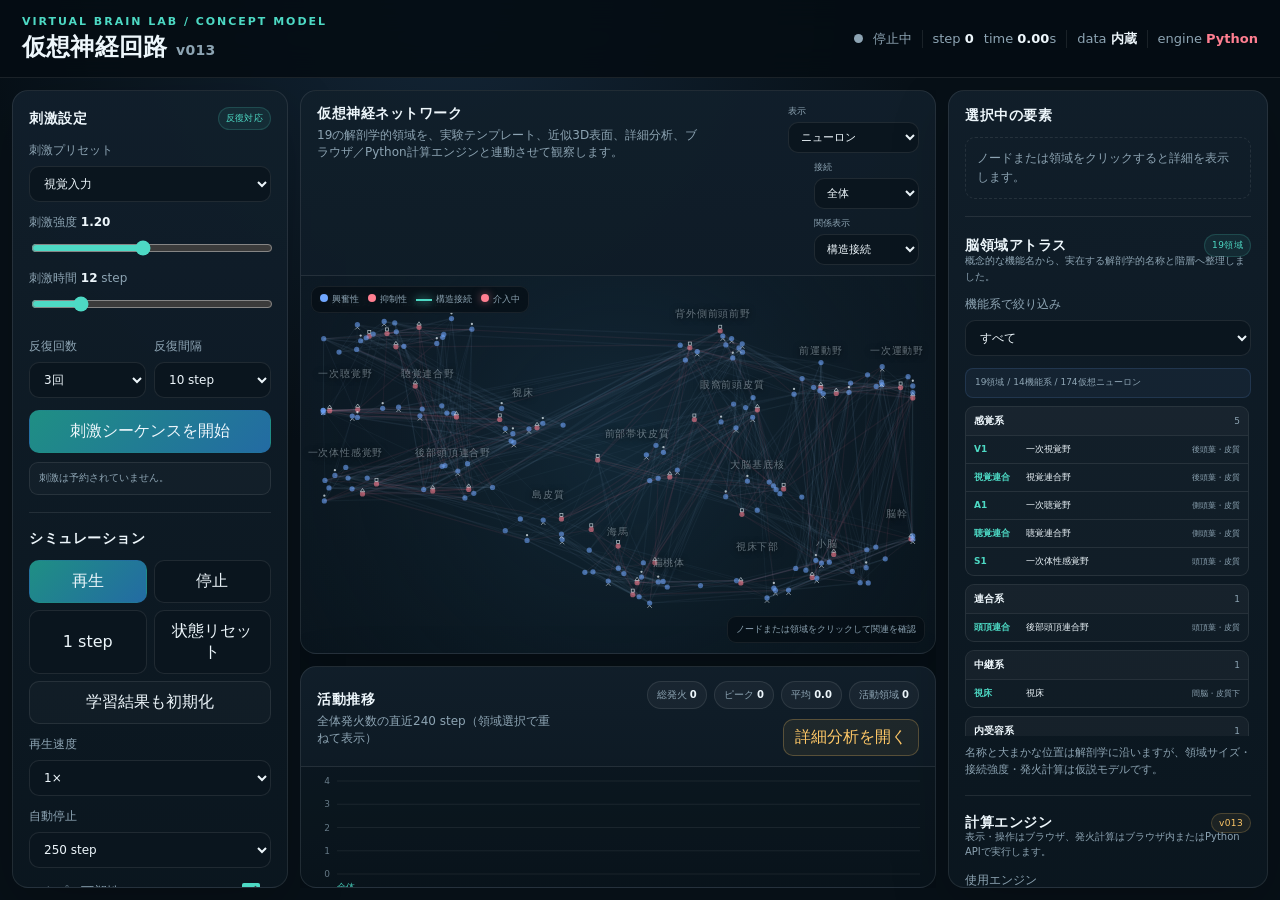
==== commit 114efc5c: "Add files via upload" ====
--- a/public/index.html
+++ b/public/index.html
@@ -4,15 +4,15 @@
   <meta charset="utf-8" />
   <meta name="viewport" content="width=device-width,initial-scale=1" />
   <meta name="color-scheme" content="dark" />
-  <title>仮想神経回路 v012</title>
-  <link rel="stylesheet" href="./styles.css" />
+  <title>仮想神経回路 v013</title>
+  <link rel="stylesheet" href="./styles.css?v=013.1" />
 </head>
 <body>
   <div class="app-shell">
     <header class="topbar">
       <div>
         <p class="eyebrow">VIRTUAL BRAIN LAB / CONCEPT MODEL</p>
-        <h1>仮想神経回路 <span>v012</span></h1>
+        <h1>仮想神経回路 <span>v013</span></h1>
       </div>
       <div class="status-row" aria-live="polite">
         <span class="status-dot" id="runStatusDot"></span>
@@ -439,7 +439,7 @@
         <section class="engine-section">
           <div class="section-title-row">
             <h2>計算エンジン</h2>
-            <span class="mini-badge warn">v012</span>
+            <span class="mini-badge warn">v013</span>
           </div>
           <p class="section-copy">表示・操作はブラウザ、発火計算はブラウザ内またはPython APIで実行します。</p>
           <label class="field">
@@ -453,6 +453,16 @@
             <span>API URL</span>
             <input id="apiUrl" type="url" value="http://127.0.0.1:8765" spellcheck="false" />
           </label>
+          <div class="two-fields">
+            <label class="field">
+              <span>実行環境</span>
+              <input id="deploymentEnvironment" type="text" value="確認中" readonly />
+            </label>
+            <label class="field">
+              <span>推定送信量</span>
+              <input id="payloadEstimate" type="text" value="計算中" readonly />
+            </label>
+          </div>
           <div class="two-fields">
             <label class="field">
               <span>1回の計算量</span>
@@ -473,17 +483,20 @@
             <input id="engineFallbackToggle" type="checkbox" checked />
           </label>
           <div class="button-grid">
-            <button class="primary" id="testApiBtn">API接続テスト</button>
-            <button id="validateApiBtn">現在モデルを検証</button>
+            <button class="primary" id="testApiBtn" type="button">API接続テスト</button>
+            <button id="validateApiBtn" type="button">現在モデルを検証</button>
+            <button id="deploymentCheckBtn" type="button">公開環境診断</button>
+            <button id="copyApiUrlBtn" type="button">API URLをコピー</button>
           </div>
           <div id="engineStatus" class="engine-status empty-state">ブラウザ内計算を使用しています。</div>
+          <div id="deploymentStatus" class="deployment-status">公開環境を確認しています。</div>
           <p class="hint">Python利用時は、先に <code>backend/start_server.bat</code> または <code>start_server.sh</code> を実行してください。テンプレート実行中は段階切替を正確にするため1stepずつ送信します。</p>
         </section>
 
         <section>
           <div class="section-title-row">
             <h2>外部データ接続</h2>
-            <span class="mini-badge">v012</span>
+            <span class="mini-badge">v013</span>
           </div>
           <p class="section-copy">領域情報・3D座標・接続データをローカルのJSON／CSVから読み込み、内蔵モデルと切り替えます。</p>
           <label class="field">
@@ -534,13 +547,13 @@
           </div>
           <input id="externalDataInput" type="file" accept="application/json,text/csv,.json,.csv" hidden />
           <div id="externalDataStatus" class="dataset-status empty-state">内蔵19領域モデルを使用しています。</div>
-          <p class="hint">v012では、既存19領域のIDに一致するデータを安全に統合し、Python計算時にも同じ領域・接続情報を送信します。未知の領域IDは無視し、結果を読み込み履歴に表示します。</p>
+          <p class="hint">v013では、既存19領域のIDに一致するデータを安全に統合し、Python計算時にも同じ領域・接続情報を送信します。未知の領域IDは無視し、結果を読み込み履歴に表示します。</p>
         </section>
 
         <section>
           <div class="section-title-row">
             <h2>関連・経路解析</h2>
-            <span class="mini-badge">v012</span>
+            <span class="mini-badge">v013</span>
           </div>
           <p class="section-copy">選択領域を起点に、入力元・出力先と到達経路を段階表示します。</p>
           <div class="two-fields">
@@ -770,11 +783,12 @@
       </section>
 
       <section class="analysis-disclaimer">
-        本画面の相関、到達時間、経路通過数、結合変化はv012概念モデル内部の計算結果です。人間の脳活動における因果関係、診断、治療効果を示すものではありません。
+        本画面の相関、到達時間、経路通過数、結合変化はv013概念モデル内部の計算結果です。人間の脳活動における因果関係、診断、治療効果を示すものではありません。
       </section>
     </div>
   </div>
 
-  <script src="./app.js"></script>
+  <script src="./config.js?v=013.1"></script>
+  <script src="./app.js?v=013.1"></script>
 </body>
 </html>
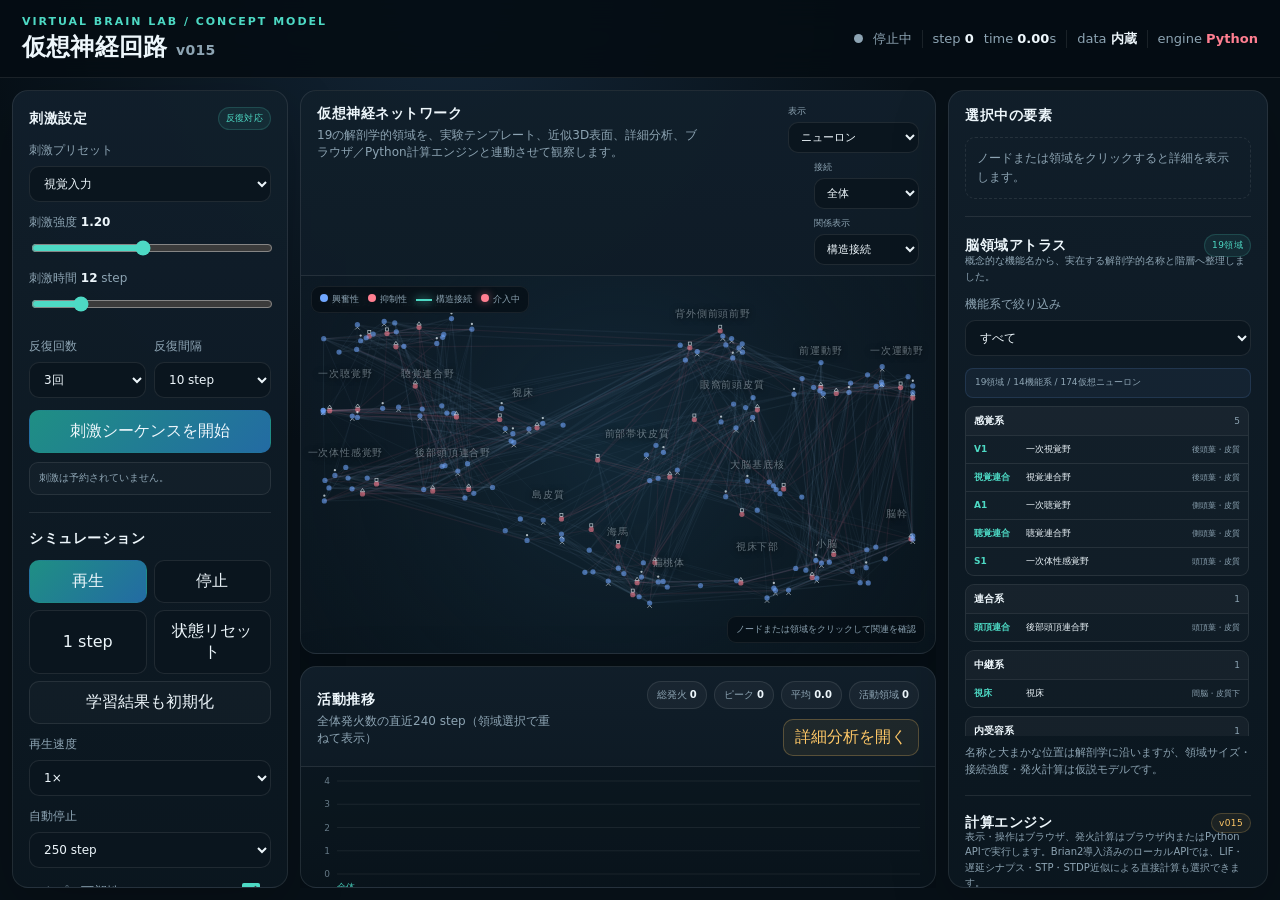
==== commit 8329d2d5: "Add files via upload" ====
--- a/public/index.html
+++ b/public/index.html
@@ -4,15 +4,15 @@
   <meta charset="utf-8" />
   <meta name="viewport" content="width=device-width,initial-scale=1" />
   <meta name="color-scheme" content="dark" />
-  <title>仮想神経回路 v013</title>
-  <link rel="stylesheet" href="./styles.css?v=013.1" />
+  <title>仮想神経回路 v015</title>
+  <link rel="stylesheet" href="./styles.css?v=015" />
 </head>
 <body>
   <div class="app-shell">
     <header class="topbar">
       <div>
         <p class="eyebrow">VIRTUAL BRAIN LAB / CONCEPT MODEL</p>
-        <h1>仮想神経回路 <span>v013</span></h1>
+        <h1>仮想神経回路 <span>v015</span></h1>
       </div>
       <div class="status-row" aria-live="polite">
         <span class="status-dot" id="runStatusDot"></span>
@@ -439,9 +439,9 @@
         <section class="engine-section">
           <div class="section-title-row">
             <h2>計算エンジン</h2>
-            <span class="mini-badge warn">v013</span>
-          </div>
-          <p class="section-copy">表示・操作はブラウザ、発火計算はブラウザ内またはPython APIで実行します。</p>
+            <span class="mini-badge warn">v015</span>
+          </div>
+          <p class="section-copy">表示・操作はブラウザ、発火計算はブラウザ内またはPython APIで実行します。Brian2導入済みのローカルAPIでは、LIF・遅延シナプス・STP・STDP近似による直接計算も選択できます。</p>
           <label class="field">
             <span>使用エンジン</span>
             <select id="engineMode">
@@ -449,6 +449,13 @@
               <option value="remote">Python API計算</option>
             </select>
           </label>
+          <label class="field">
+            <span>Python計算アダプター</span>
+            <select id="engineAdapter">
+              <option value="native">Virtual Brain Native</option>
+            </select>
+          </label>
+          <div id="engineAdapterStatus" class="adapter-status empty-state">API接続後に利用可能なアダプターを取得します。</div>
           <label class="field">
             <span>API URL</span>
             <input id="apiUrl" type="url" value="http://127.0.0.1:8765" spellcheck="false" />
@@ -484,19 +491,23 @@
           </label>
           <div class="button-grid">
             <button class="primary" id="testApiBtn" type="button">API接続テスト</button>
+            <button id="refreshAdaptersBtn" type="button">アダプター更新</button>
+            <button id="engineSelfTestBtn" type="button">選択エンジン動作確認</button>
             <button id="validateApiBtn" type="button">現在モデルを検証</button>
+            <button id="inspectAdapterBtn" type="button">互換性診断</button>
+            <button id="exportAdapterBtn" type="button">変換設定を書き出し</button>
             <button id="deploymentCheckBtn" type="button">公開環境診断</button>
             <button id="copyApiUrlBtn" type="button">API URLをコピー</button>
           </div>
           <div id="engineStatus" class="engine-status empty-state">ブラウザ内計算を使用しています。</div>
           <div id="deploymentStatus" class="deployment-status">公開環境を確認しています。</div>
-          <p class="hint">Python利用時は、先に <code>backend/start_server.bat</code> または <code>start_server.sh</code> を実行してください。テンプレート実行中は段階切替を正確にするため1stepずつ送信します。</p>
+          <p class="hint">Brian2は任意導入です。ローカルでrequirements-brian2.txtをインストールすると直接計算できます。Vercelの標準構成は軽量なNative計算を使用し、NEST・TVBは診断と変換設定書き出しまでです。</p>
         </section>
 
         <section>
           <div class="section-title-row">
             <h2>外部データ接続</h2>
-            <span class="mini-badge">v013</span>
+            <span class="mini-badge">v015</span>
           </div>
           <p class="section-copy">領域情報・3D座標・接続データをローカルのJSON／CSVから読み込み、内蔵モデルと切り替えます。</p>
           <label class="field">
@@ -547,13 +558,13 @@
           </div>
           <input id="externalDataInput" type="file" accept="application/json,text/csv,.json,.csv" hidden />
           <div id="externalDataStatus" class="dataset-status empty-state">内蔵19領域モデルを使用しています。</div>
-          <p class="hint">v013では、既存19領域のIDに一致するデータを安全に統合し、Python計算時にも同じ領域・接続情報を送信します。未知の領域IDは無視し、結果を読み込み履歴に表示します。</p>
+          <p class="hint">v015では、既存19領域のIDに一致するデータを安全に統合し、Python計算時にも同じ領域・接続情報を送信します。未知の領域IDは無視し、結果を読み込み履歴に表示します。</p>
         </section>
 
         <section>
           <div class="section-title-row">
             <h2>関連・経路解析</h2>
-            <span class="mini-badge">v013</span>
+            <span class="mini-badge">v015</span>
           </div>
           <p class="section-copy">選択領域を起点に、入力元・出力先と到達経路を段階表示します。</p>
           <div class="two-fields">
@@ -783,12 +794,12 @@
       </section>
 
       <section class="analysis-disclaimer">
-        本画面の相関、到達時間、経路通過数、結合変化はv013概念モデル内部の計算結果です。人間の脳活動における因果関係、診断、治療効果を示すものではありません。
+        本画面の相関、到達時間、経路通過数、結合変化はv015概念モデル内部の計算結果です。人間の脳活動における因果関係、診断、治療効果を示すものではありません。
       </section>
     </div>
   </div>
 
-  <script src="./config.js?v=013.1"></script>
-  <script src="./app.js?v=013.1"></script>
+  <script src="./config.js?v=015"></script>
+  <script src="./app.js?v=015"></script>
 </body>
 </html>
--- a/public/styles.css
+++ b/public/styles.css
@@ -476,7 +476,7 @@
   #dataSourceBadge { display: none; }
 }
 
-/* v013: Python計算エンジン接続 */
+/* v015: Python計算エンジン接続 */
 .engine-status { margin-top: 10px; line-height: 1.55; }
 .engine-status.active { border-color: rgba(77,217,196,.30); background: rgba(77,217,196,.06); color: var(--text); }
 .engine-status.busy { border-color: rgba(255,200,103,.32); background: rgba(255,200,103,.055); color: #ffe4ac; }
@@ -492,10 +492,30 @@
   #engineBadge { display: none; }
 }
 
-/* v013: GitHub / Vercel deployment diagnostics */
+/* v015: GitHub / Vercel deployment diagnostics */
 .deployment-status { margin-top: 9px; padding: 10px 11px; border-radius: 10px; border: 1px solid var(--line); background: rgba(255,255,255,.025); font-size: 10px; line-height: 1.55; color: var(--muted); overflow-wrap: anywhere; }
 .deployment-status strong { display: block; color: var(--text); font-size: 11px; margin-bottom: 3px; }
 .deployment-status small { display: block; color: var(--muted); }
 .deployment-status.active { border-color: rgba(77,217,196,.28); background: rgba(77,217,196,.06); }
 .deployment-status.warn { border-color: rgba(255,200,103,.28); background: rgba(255,200,103,.06); }
 .deployment-status.error { border-color: rgba(255,127,145,.28); background: rgba(255,127,145,.06); }
+
+/* v015: external simulation engine adapters */
+.adapter-status {
+  margin: 8px 0 10px;
+  padding: 10px 11px;
+  border: 1px solid var(--line);
+  border-radius: 10px;
+  background: rgba(255,255,255,.025);
+  color: var(--muted);
+  font-size: 10px;
+  line-height: 1.55;
+  overflow-wrap: anywhere;
+}
+.adapter-status strong { display: block; margin-bottom: 3px; color: var(--text); font-size: 11px; }
+.adapter-status small { display: block; color: var(--muted); }
+.adapter-status ul { margin: 7px 0; padding-left: 17px; color: var(--muted); }
+.adapter-status li + li { margin-top: 3px; }
+.adapter-status.active { border-color: rgba(77,217,196,.28); background: rgba(77,217,196,.055); }
+.adapter-status.warn { border-color: rgba(255,200,103,.30); background: rgba(255,200,103,.055); }
+#engineAdapter:disabled { opacity: .58; cursor: not-allowed; }
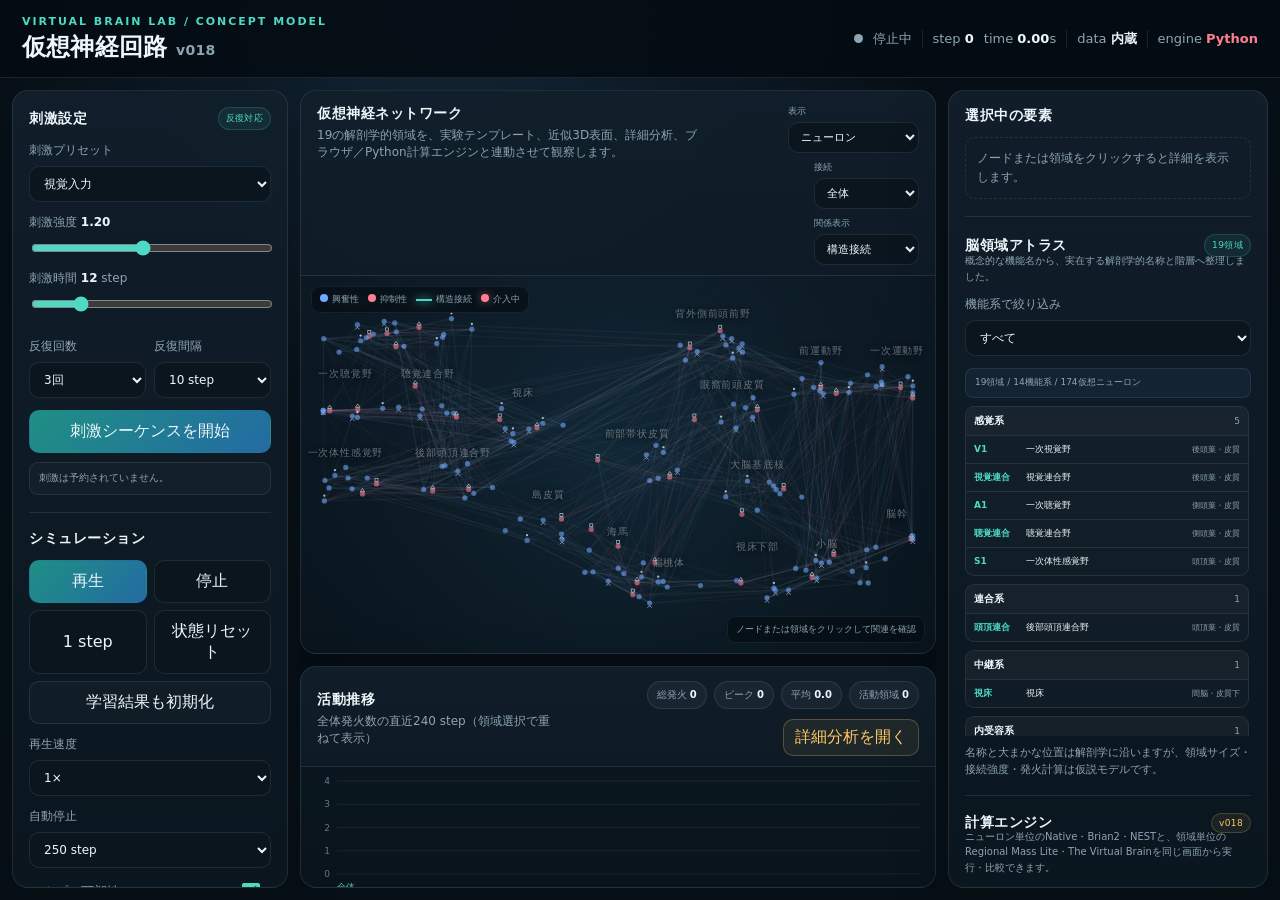
==== commit dda04596: "Add files via upload" ====
--- a/public/index.html
+++ b/public/index.html
@@ -4,15 +4,16 @@
   <meta charset="utf-8" />
   <meta name="viewport" content="width=device-width,initial-scale=1" />
   <meta name="color-scheme" content="dark" />
-  <title>仮想神経回路 v015</title>
-  <link rel="stylesheet" href="./styles.css?v=015" />
+  <title>仮想神経回路 v018</title>
+  <link rel="stylesheet" href="./styles.css?v=018" />
+  <link rel="stylesheet" href="./engine-lab.css?v=018" />
 </head>
 <body>
   <div class="app-shell">
     <header class="topbar">
       <div>
         <p class="eyebrow">VIRTUAL BRAIN LAB / CONCEPT MODEL</p>
-        <h1>仮想神経回路 <span>v015</span></h1>
+        <h1>仮想神経回路 <span>v018</span></h1>
       </div>
       <div class="status-row" aria-live="polite">
         <span class="status-dot" id="runStatusDot"></span>
@@ -439,9 +440,9 @@
         <section class="engine-section">
           <div class="section-title-row">
             <h2>計算エンジン</h2>
-            <span class="mini-badge warn">v015</span>
-          </div>
-          <p class="section-copy">表示・操作はブラウザ、発火計算はブラウザ内またはPython APIで実行します。Brian2導入済みのローカルAPIでは、LIF・遅延シナプス・STP・STDP近似による直接計算も選択できます。</p>
+            <span class="mini-badge warn">v018</span>
+          </div>
+          <p class="section-copy">ニューロン単位のNative・Brian2・NESTと、領域単位のRegional Mass Lite・The Virtual Brainを同じ画面から実行・比較できます。</p>
           <label class="field">
             <span>使用エンジン</span>
             <select id="engineMode">
@@ -501,13 +502,13 @@
           </div>
           <div id="engineStatus" class="engine-status empty-state">ブラウザ内計算を使用しています。</div>
           <div id="deploymentStatus" class="deployment-status">公開環境を確認しています。</div>
-          <p class="hint">Brian2は任意導入です。ローカルでrequirements-brian2.txtをインストールすると直接計算できます。Vercelの標準構成は軽量なNative計算を使用し、NEST・TVBは診断と変換設定書き出しまでです。</p>
+          <p class="hint">VercelではNativeとRegional Mass Liteを使用できます。Brian2・NEST・TVB本体はローカルまたは専用計算サーバーへ導入してください。領域モデルの値は発火数ではなく活動相当値です。</p>
         </section>
 
         <section>
           <div class="section-title-row">
             <h2>外部データ接続</h2>
-            <span class="mini-badge">v015</span>
+            <span class="mini-badge">v018</span>
           </div>
           <p class="section-copy">領域情報・3D座標・接続データをローカルのJSON／CSVから読み込み、内蔵モデルと切り替えます。</p>
           <label class="field">
@@ -558,13 +559,13 @@
           </div>
           <input id="externalDataInput" type="file" accept="application/json,text/csv,.json,.csv" hidden />
           <div id="externalDataStatus" class="dataset-status empty-state">内蔵19領域モデルを使用しています。</div>
-          <p class="hint">v015では、既存19領域のIDに一致するデータを安全に統合し、Python計算時にも同じ領域・接続情報を送信します。未知の領域IDは無視し、結果を読み込み履歴に表示します。</p>
+          <p class="hint">v018では、既存19領域のIDに一致するデータを安全に統合し、Python計算時にも同じ領域・接続情報を送信します。未知の領域IDは無視し、結果を読み込み履歴に表示します。</p>
         </section>
 
         <section>
           <div class="section-title-row">
             <h2>関連・経路解析</h2>
-            <span class="mini-badge">v015</span>
+            <span class="mini-badge">v018</span>
           </div>
           <p class="section-copy">選択領域を起点に、入力元・出力先と到達経路を段階表示します。</p>
           <div class="two-fields">
@@ -794,12 +795,13 @@
       </section>
 
       <section class="analysis-disclaimer">
-        本画面の相関、到達時間、経路通過数、結合変化はv015概念モデル内部の計算結果です。人間の脳活動における因果関係、診断、治療効果を示すものではありません。
+        本画面の相関、到達時間、経路通過数、結合変化はv018概念モデル内部の計算結果です。人間の脳活動における因果関係、診断、治療効果を示すものではありません。
       </section>
     </div>
   </div>
 
-  <script src="./config.js?v=015"></script>
-  <script src="./app.js?v=015"></script>
+  <script src="./config.js?v=018"></script>
+  <script src="./app.js?v=018"></script>
+  <script src="./engine-lab.js?v=018"></script>
 </body>
 </html>
--- a/public/styles.css
+++ b/public/styles.css
@@ -476,7 +476,7 @@
   #dataSourceBadge { display: none; }
 }
 
-/* v015: Python計算エンジン接続 */
+/* v018: Python計算エンジン接続 */
 .engine-status { margin-top: 10px; line-height: 1.55; }
 .engine-status.active { border-color: rgba(77,217,196,.30); background: rgba(77,217,196,.06); color: var(--text); }
 .engine-status.busy { border-color: rgba(255,200,103,.32); background: rgba(255,200,103,.055); color: #ffe4ac; }
@@ -492,7 +492,7 @@
   #engineBadge { display: none; }
 }
 
-/* v015: GitHub / Vercel deployment diagnostics */
+/* v018: GitHub / Vercel deployment diagnostics */
 .deployment-status { margin-top: 9px; padding: 10px 11px; border-radius: 10px; border: 1px solid var(--line); background: rgba(255,255,255,.025); font-size: 10px; line-height: 1.55; color: var(--muted); overflow-wrap: anywhere; }
 .deployment-status strong { display: block; color: var(--text); font-size: 11px; margin-bottom: 3px; }
 .deployment-status small { display: block; color: var(--muted); }
@@ -500,7 +500,7 @@
 .deployment-status.warn { border-color: rgba(255,200,103,.28); background: rgba(255,200,103,.06); }
 .deployment-status.error { border-color: rgba(255,127,145,.28); background: rgba(255,127,145,.06); }
 
-/* v015: external simulation engine adapters */
+/* v018: external simulation engine adapters */
 .adapter-status {
   margin: 8px 0 10px;
   padding: 10px 11px;
--- a/public/engine-lab.css
+++ b/public/engine-lab.css
@@ -0,0 +1,2 @@
+.engine-lab{margin-top:14px;padding:16px;border:1px solid rgba(125,211,252,.18);border-radius:16px;background:linear-gradient(145deg,rgba(11,28,48,.96),rgba(8,19,35,.96));box-shadow:0 18px 44px rgba(0,0,0,.2)}
+.engine-lab-heading{display:flex;align-items:flex-start;justify-content:space-between;gap:12px}.engine-lab-heading h2{margin:2px 0 0;font-size:1rem}.engine-lab-eyebrow{margin:0;color:#7dd3fc;font-size:.65rem;letter-spacing:.12em}.engine-lab-version{padding:4px 8px;border-radius:999px;background:rgba(125,211,252,.1);color:#bae6fd;font-size:.68rem}.engine-lab-copy{margin:9px 0 12px;color:#a9bbce;font-size:.74rem;line-height:1.55}.engine-lab-choices{display:grid;grid-template-columns:repeat(2,minmax(0,1fr));gap:8px}.engine-choice{display:flex;gap:8px;align-items:center;padding:9px;border:1px solid rgba(148,163,184,.15);border-radius:11px;background:rgba(15,23,42,.45);cursor:pointer}.engine-choice input{accent-color:#38bdf8}.engine-choice span{display:grid;gap:2px;min-width:0}.engine-choice strong{font-size:.75rem}.engine-choice small{color:#8fa4ba;font-size:.62rem;white-space:nowrap;overflow:hidden;text-overflow:ellipsis}.engine-choice.limited{opacity:.72}.engine-lab-controls{display:grid;grid-template-columns:repeat(2,minmax(0,1fr));gap:8px;margin-top:12px}.engine-lab-controls label{display:grid;grid-template-columns:1fr 70px;align-items:center;gap:8px;padding:0 9px;border:1px solid rgba(148,163,184,.15);border-radius:10px;color:#9fb4c8;font-size:.7rem}.engine-lab-controls input{width:100%;background:transparent;border:0;color:#e2e8f0;text-align:right}.engine-lab-controls button{min-height:36px}.engine-lab-controls .primary{background:linear-gradient(135deg,#0284c7,#0e7490);border-color:rgba(125,211,252,.35)}.engine-lab-status{margin-top:10px;padding:8px 10px;border-radius:10px;background:rgba(56,189,248,.08);color:#bae6fd;font-size:.68rem;line-height:1.5}.engine-lab-status.error{background:rgba(248,113,113,.1);color:#fecaca}.engine-lab-results{margin-top:10px}.engine-lab-results.empty,.engine-lab-empty{padding:12px;border:1px dashed rgba(148,163,184,.2);border-radius:10px;color:#8297ab;font-size:.68rem}.engine-table-wrap{overflow:auto;border:1px solid rgba(148,163,184,.13);border-radius:10px}.engine-table-wrap table{width:100%;border-collapse:collapse;min-width:590px;font-size:.66rem}.engine-table-wrap th,.engine-table-wrap td{padding:7px 8px;border-bottom:1px solid rgba(148,163,184,.1);text-align:right}.engine-table-wrap th:first-child,.engine-table-wrap td:first-child{text-align:left}.engine-error{color:#fecaca;text-align:left!important}.engine-pair-grid{display:grid;grid-template-columns:repeat(2,minmax(0,1fr));gap:8px;margin-top:8px}.engine-pair-card{padding:10px;border-radius:11px;background:rgba(15,23,42,.55);border:1px solid rgba(125,211,252,.12)}.engine-pair-card>div{display:flex;justify-content:space-between;gap:8px;font-size:.7rem}.engine-pair-card>div span{color:#67e8f9;font-weight:700}.engine-pair-card dl{display:grid;grid-template-columns:1fr auto;gap:3px 8px;margin:8px 0 0;font-size:.62rem}.engine-pair-card dt{color:#8297ab}.engine-pair-card dd{margin:0;text-align:right}.engine-test-grid{display:grid;grid-template-columns:repeat(2,minmax(0,1fr));gap:8px}.engine-test-card{display:grid;gap:4px;padding:10px;border-radius:10px;border:1px solid rgba(148,163,184,.15);font-size:.68rem}.engine-test-card.ok{background:rgba(34,197,94,.07)}.engine-test-card.ng{background:rgba(248,113,113,.07)}.engine-test-card small{color:#8fa4ba;white-space:normal;overflow-wrap:anywhere;max-height:65px;overflow:auto}.engine-lab-warning{margin:8px 0 0;color:#8fa4ba;font-size:.62rem;line-height:1.5}@media(max-width:720px){.engine-lab-choices,.engine-lab-controls,.engine-pair-grid,.engine-test-grid{grid-template-columns:1fr}}
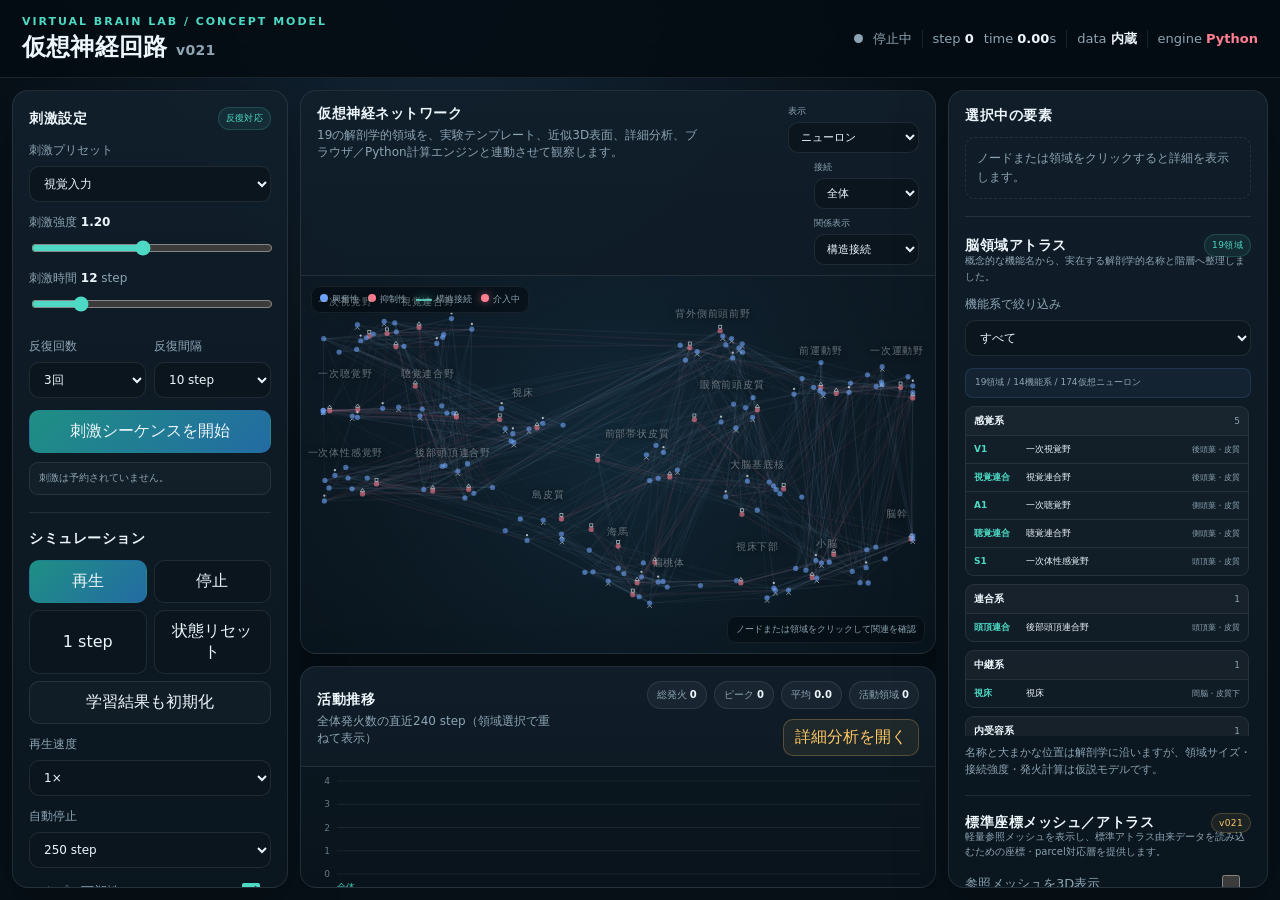
==== commit 9351297f: "Add files via upload" ====
--- a/public/index.html
+++ b/public/index.html
@@ -4,16 +4,16 @@
   <meta charset="utf-8" />
   <meta name="viewport" content="width=device-width,initial-scale=1" />
   <meta name="color-scheme" content="dark" />
-  <title>仮想神経回路 v018</title>
-  <link rel="stylesheet" href="./styles.css?v=018" />
-  <link rel="stylesheet" href="./engine-lab.css?v=018" />
+  <title>仮想神経回路 v021</title>
+  <link rel="stylesheet" href="./styles.css?v=021" />
+  <link rel="stylesheet" href="./engine-lab.css?v=021" />
 </head>
 <body>
   <div class="app-shell">
     <header class="topbar">
       <div>
         <p class="eyebrow">VIRTUAL BRAIN LAB / CONCEPT MODEL</p>
-        <h1>仮想神経回路 <span>v018</span></h1>
+        <h1>仮想神経回路 <span>v021</span></h1>
       </div>
       <div class="status-row" aria-live="polite">
         <span class="status-dot" id="runStatusDot"></span>
@@ -440,7 +440,7 @@
         <section class="engine-section">
           <div class="section-title-row">
             <h2>計算エンジン</h2>
-            <span class="mini-badge warn">v018</span>
+            <span class="mini-badge warn">v021</span>
           </div>
           <p class="section-copy">ニューロン単位のNative・Brian2・NESTと、領域単位のRegional Mass Lite・The Virtual Brainを同じ画面から実行・比較できます。</p>
           <label class="field">
@@ -508,7 +508,7 @@
         <section>
           <div class="section-title-row">
             <h2>外部データ接続</h2>
-            <span class="mini-badge">v018</span>
+            <span class="mini-badge">v021</span>
           </div>
           <p class="section-copy">領域情報・3D座標・接続データをローカルのJSON／CSVから読み込み、内蔵モデルと切り替えます。</p>
           <label class="field">
@@ -559,13 +559,13 @@
           </div>
           <input id="externalDataInput" type="file" accept="application/json,text/csv,.json,.csv" hidden />
           <div id="externalDataStatus" class="dataset-status empty-state">内蔵19領域モデルを使用しています。</div>
-          <p class="hint">v018では、既存19領域のIDに一致するデータを安全に統合し、Python計算時にも同じ領域・接続情報を送信します。未知の領域IDは無視し、結果を読み込み履歴に表示します。</p>
+          <p class="hint">v021では、既存19領域のIDに一致するデータを安全に統合し、Python計算時にも同じ領域・接続情報を送信します。未知の領域IDは無視し、結果を読み込み履歴に表示します。</p>
         </section>
 
         <section>
           <div class="section-title-row">
             <h2>関連・経路解析</h2>
-            <span class="mini-badge">v018</span>
+            <span class="mini-badge">v021</span>
           </div>
           <p class="section-copy">選択領域を起点に、入力元・出力先と到達経路を段階表示します。</p>
           <div class="two-fields">
@@ -795,13 +795,16 @@
       </section>
 
       <section class="analysis-disclaimer">
-        本画面の相関、到達時間、経路通過数、結合変化はv018概念モデル内部の計算結果です。人間の脳活動における因果関係、診断、治療効果を示すものではありません。
+        本画面の相関、到達時間、経路通過数、結合変化はv021概念モデル内部の計算結果です。人間の脳活動における因果関係、診断、治療効果を示すものではありません。
       </section>
     </div>
   </div>
 
-  <script src="./config.js?v=018"></script>
-  <script src="./app.js?v=018"></script>
-  <script src="./engine-lab.js?v=018"></script>
+  <script src="./config.js?v=021"></script>
+  <script src="./app.js?v=021"></script>
+  <script src="./engine-lab.js?v=021"></script>
+  <script src="./multiscale.js?v=021"></script>
+  <script src="./hierarchy.js?v=021"></script>
+  <script src="./atlas-mesh.js?v=021"></script>
 </body>
 </html>
--- a/public/styles.css
+++ b/public/styles.css
@@ -476,7 +476,7 @@
   #dataSourceBadge { display: none; }
 }
 
-/* v018: Python計算エンジン接続 */
+/* v021: Python計算エンジン接続 */
 .engine-status { margin-top: 10px; line-height: 1.55; }
 .engine-status.active { border-color: rgba(77,217,196,.30); background: rgba(77,217,196,.06); color: var(--text); }
 .engine-status.busy { border-color: rgba(255,200,103,.32); background: rgba(255,200,103,.055); color: #ffe4ac; }
@@ -492,7 +492,7 @@
   #engineBadge { display: none; }
 }
 
-/* v018: GitHub / Vercel deployment diagnostics */
+/* v021: GitHub / Vercel deployment diagnostics */
 .deployment-status { margin-top: 9px; padding: 10px 11px; border-radius: 10px; border: 1px solid var(--line); background: rgba(255,255,255,.025); font-size: 10px; line-height: 1.55; color: var(--muted); overflow-wrap: anywhere; }
 .deployment-status strong { display: block; color: var(--text); font-size: 11px; margin-bottom: 3px; }
 .deployment-status small { display: block; color: var(--muted); }
@@ -500,7 +500,7 @@
 .deployment-status.warn { border-color: rgba(255,200,103,.28); background: rgba(255,200,103,.06); }
 .deployment-status.error { border-color: rgba(255,127,145,.28); background: rgba(255,127,145,.06); }
 
-/* v018: external simulation engine adapters */
+/* v021: external simulation engine adapters */
 .adapter-status {
   margin: 8px 0 10px;
   padding: 10px 11px;
@@ -519,3 +519,15 @@
 .adapter-status.active { border-color: rgba(77,217,196,.28); background: rgba(77,217,196,.055); }
 .adapter-status.warn { border-color: rgba(255,200,103,.30); background: rgba(255,200,103,.055); }
 #engineAdapter:disabled { opacity: .58; cursor: not-allowed; }
+
+.multiscale-panel { position: relative; }
+.multiscale-status.active { color: var(--text); border: 1px solid rgba(77,217,196,.24); background: rgba(77,217,196,.07); padding: 10px; border-radius: 10px; }
+.multiscale-status strong,.multiscale-status small { display:block; }
+.multiscale-status small { margin-top:4px;color:var(--muted);line-height:1.5; }
+
+.hierarchy-breadcrumb{display:flex;align-items:center;gap:6px;flex-wrap:wrap;margin:8px 0;padding:8px;border-radius:9px;background:rgba(112,167,255,.06);font-size:10px;color:var(--muted)}
+.hierarchy-breadcrumb b{color:var(--accent)}.hierarchy-levels{display:grid;grid-template-columns:repeat(3,1fr);gap:6px;margin:8px 0}.hierarchy-levels button.active{background:var(--accent);color:#071017;border-color:transparent;font-weight:800}.hierarchy-status strong,.hierarchy-status small{display:block}.hierarchy-status small{margin-top:4px}.hierarchy-local-canvas{position:absolute;inset:0;width:100%;height:100%;z-index:2;display:block;cursor:crosshair}.hierarchy-local-canvas.hidden{display:none}
+
+.reference-mesh-canvas{position:absolute;inset:0;width:100%;height:100%;z-index:1;pointer-events:none}.reference-mesh-canvas.hidden{display:none}.reference-mesh-status{padding:10px;border-radius:10px;border:1px solid rgba(112,167,255,.2);background:rgba(112,167,255,.06)}.reference-mesh-status strong,.reference-mesh-status small{display:block}.reference-mesh-status small{margin-top:4px;color:var(--muted)}.mesh-error{border-color:rgba(255,127,145,.25);color:var(--danger)}
+
+.region-labels{z-index:4}
